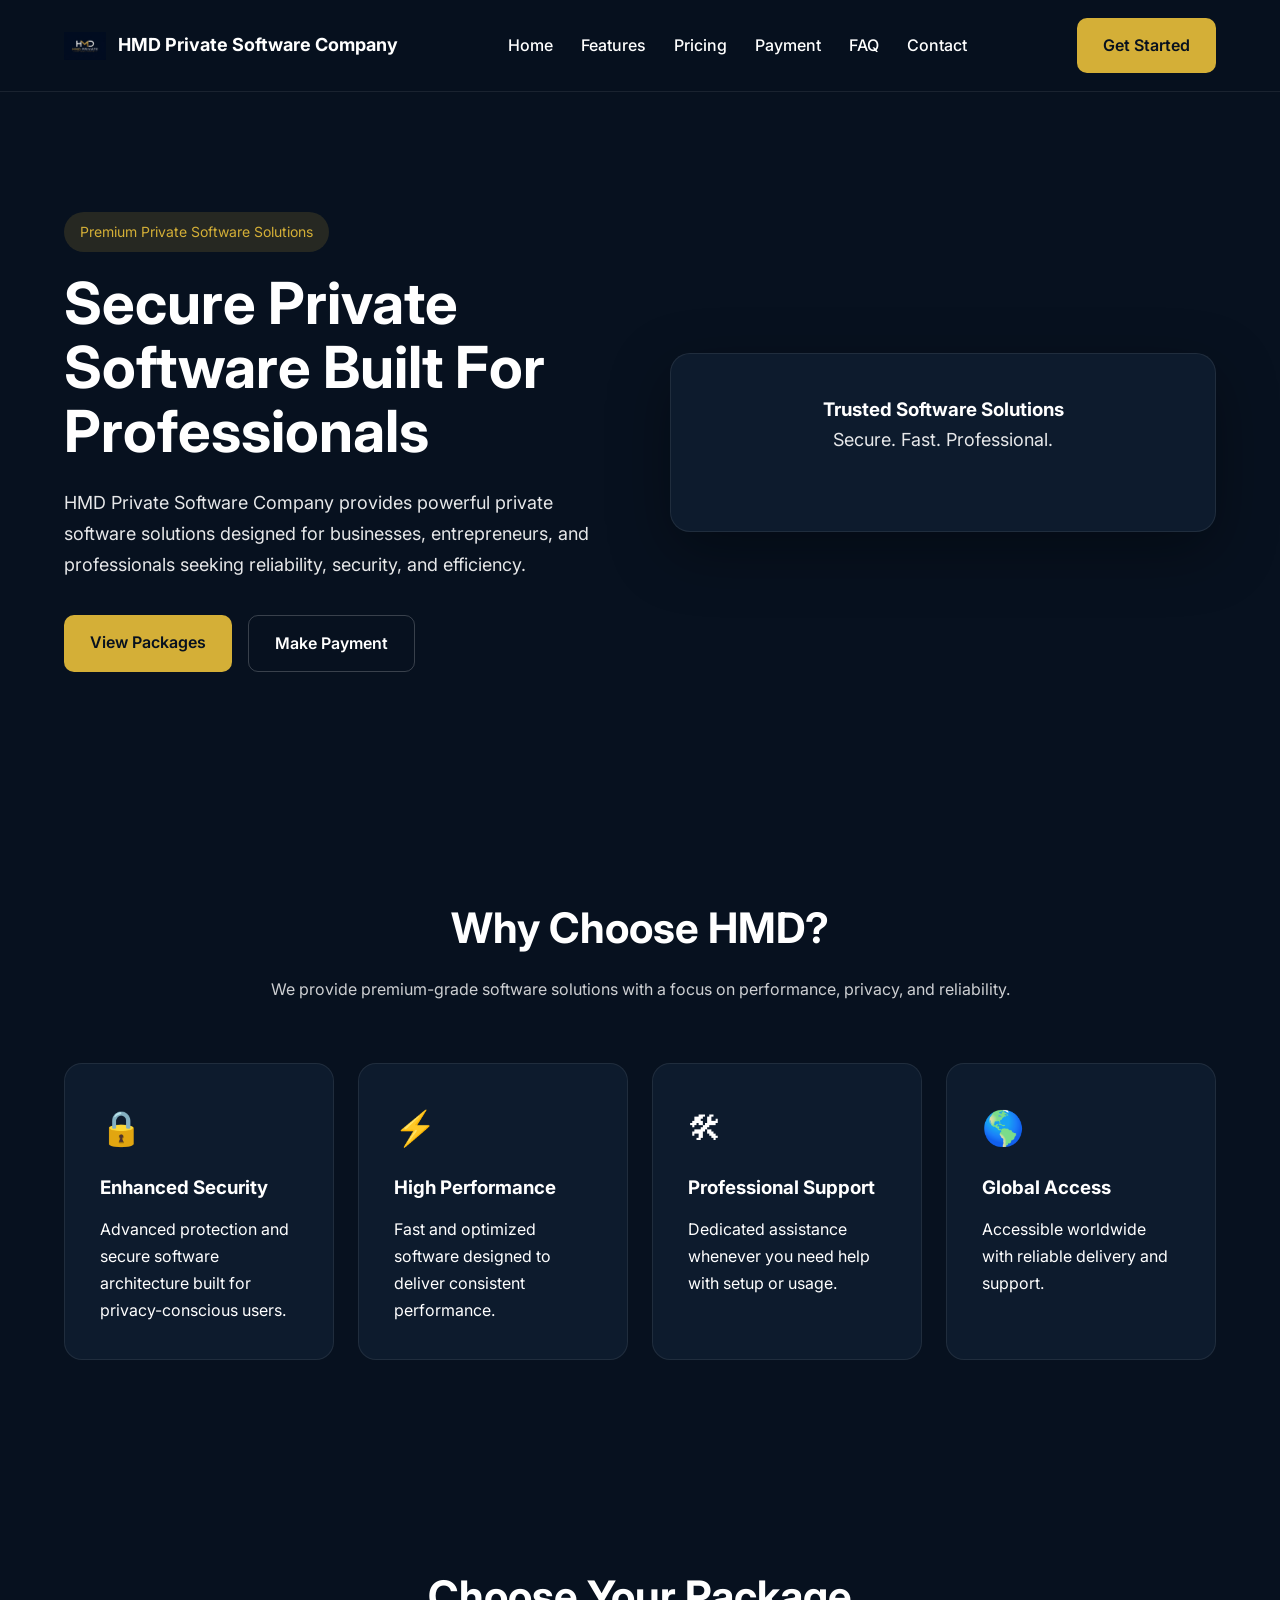
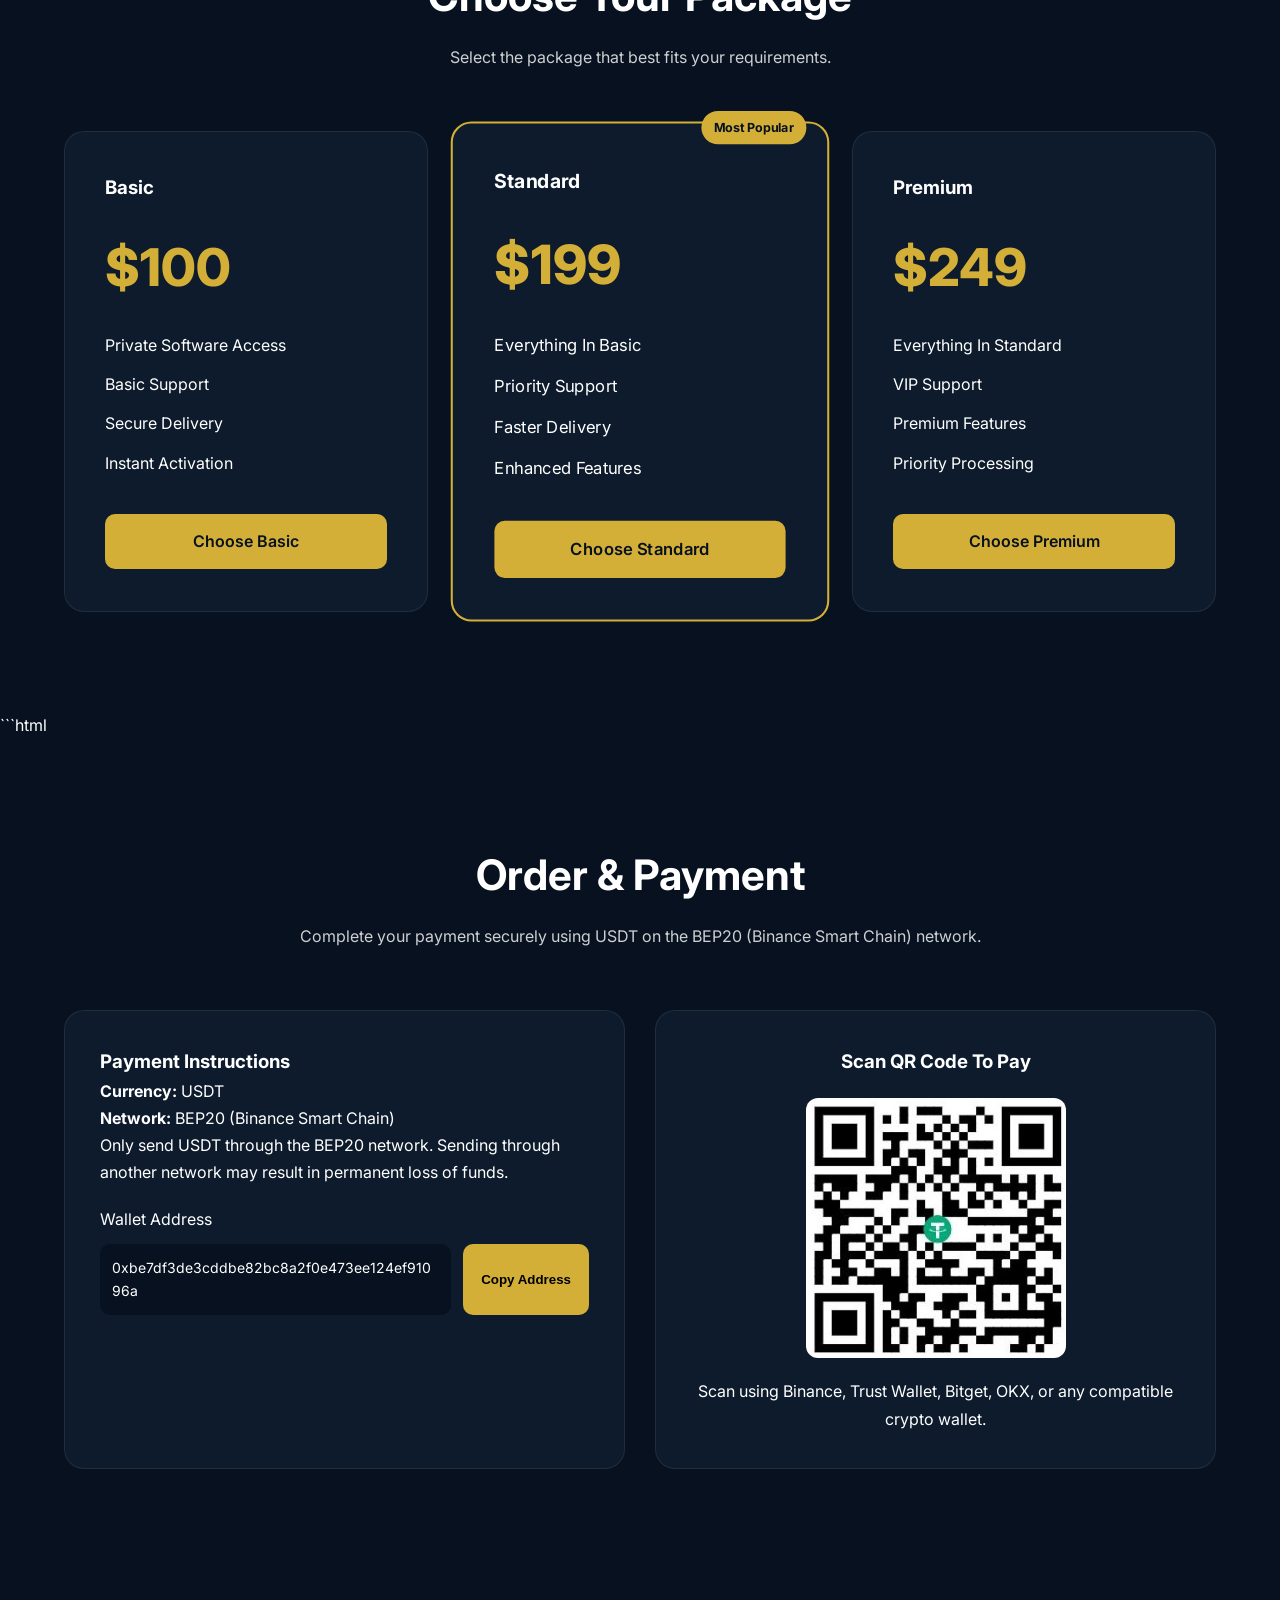
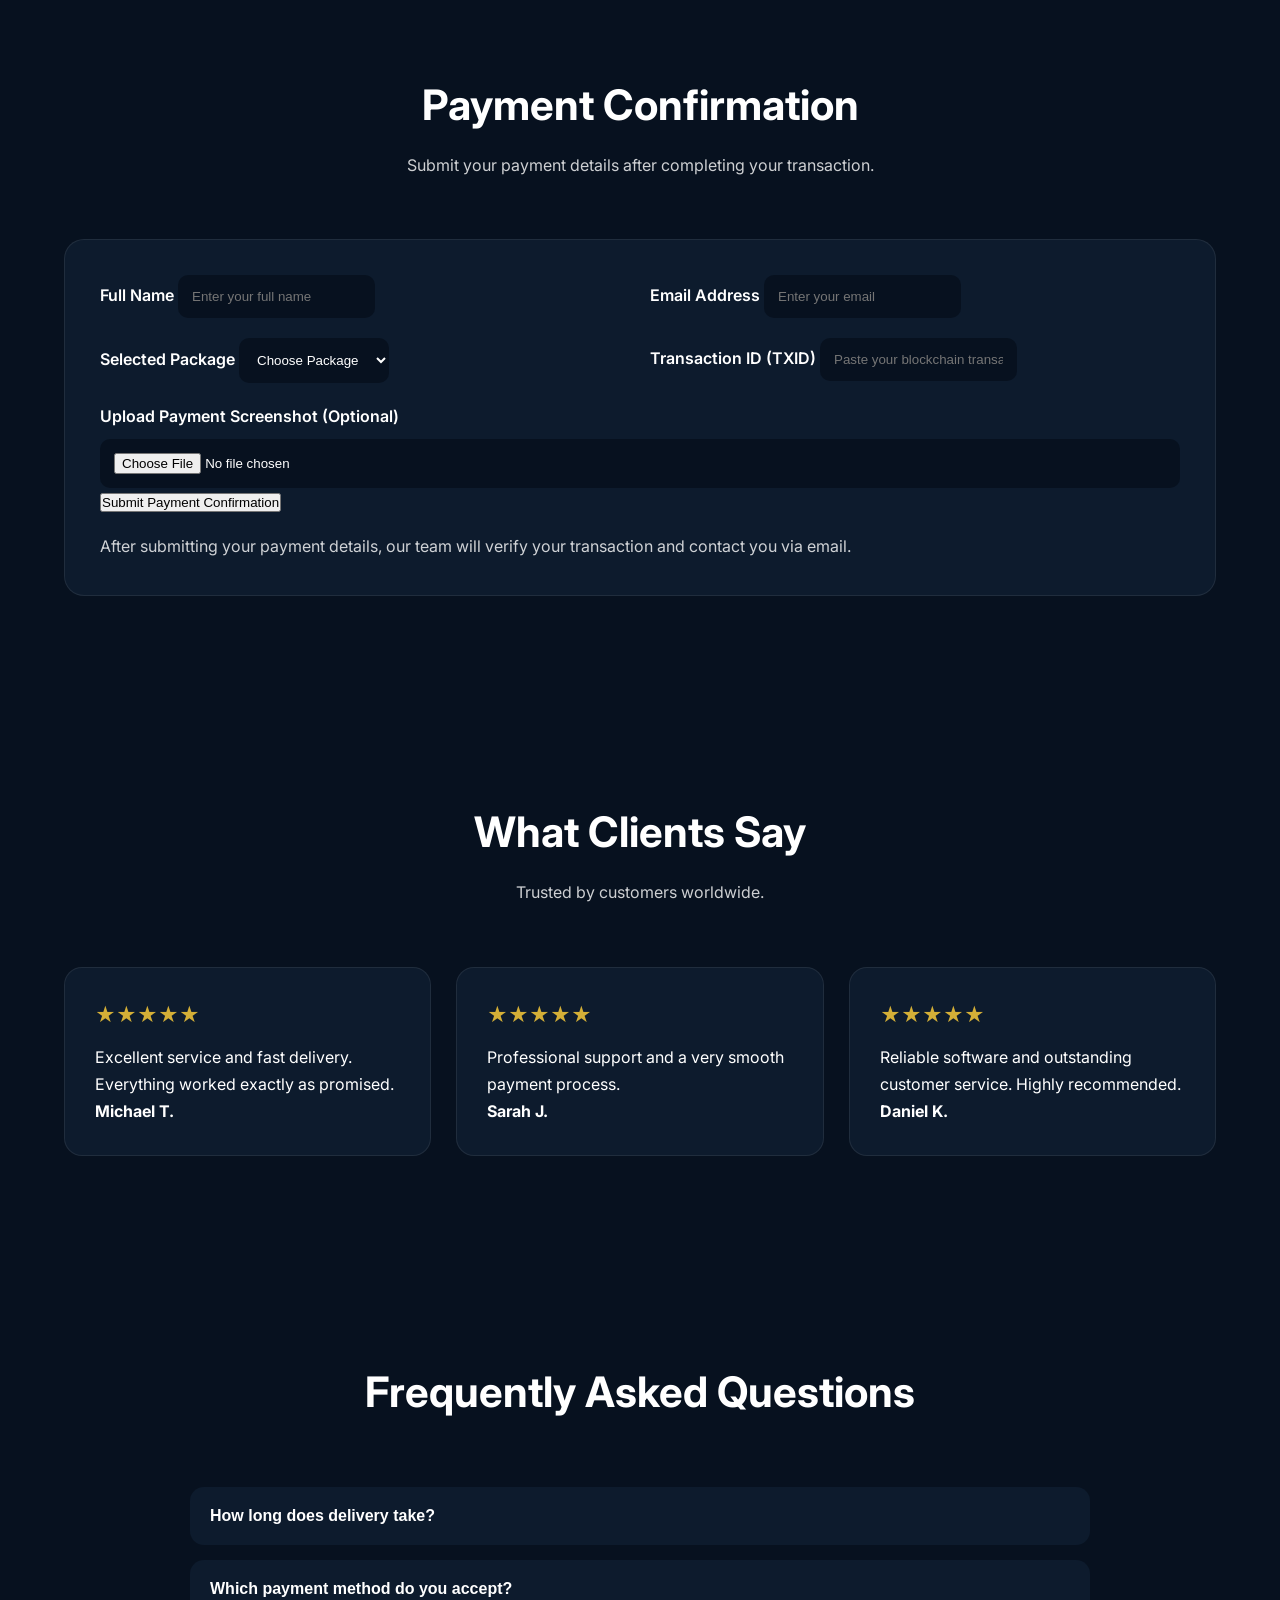
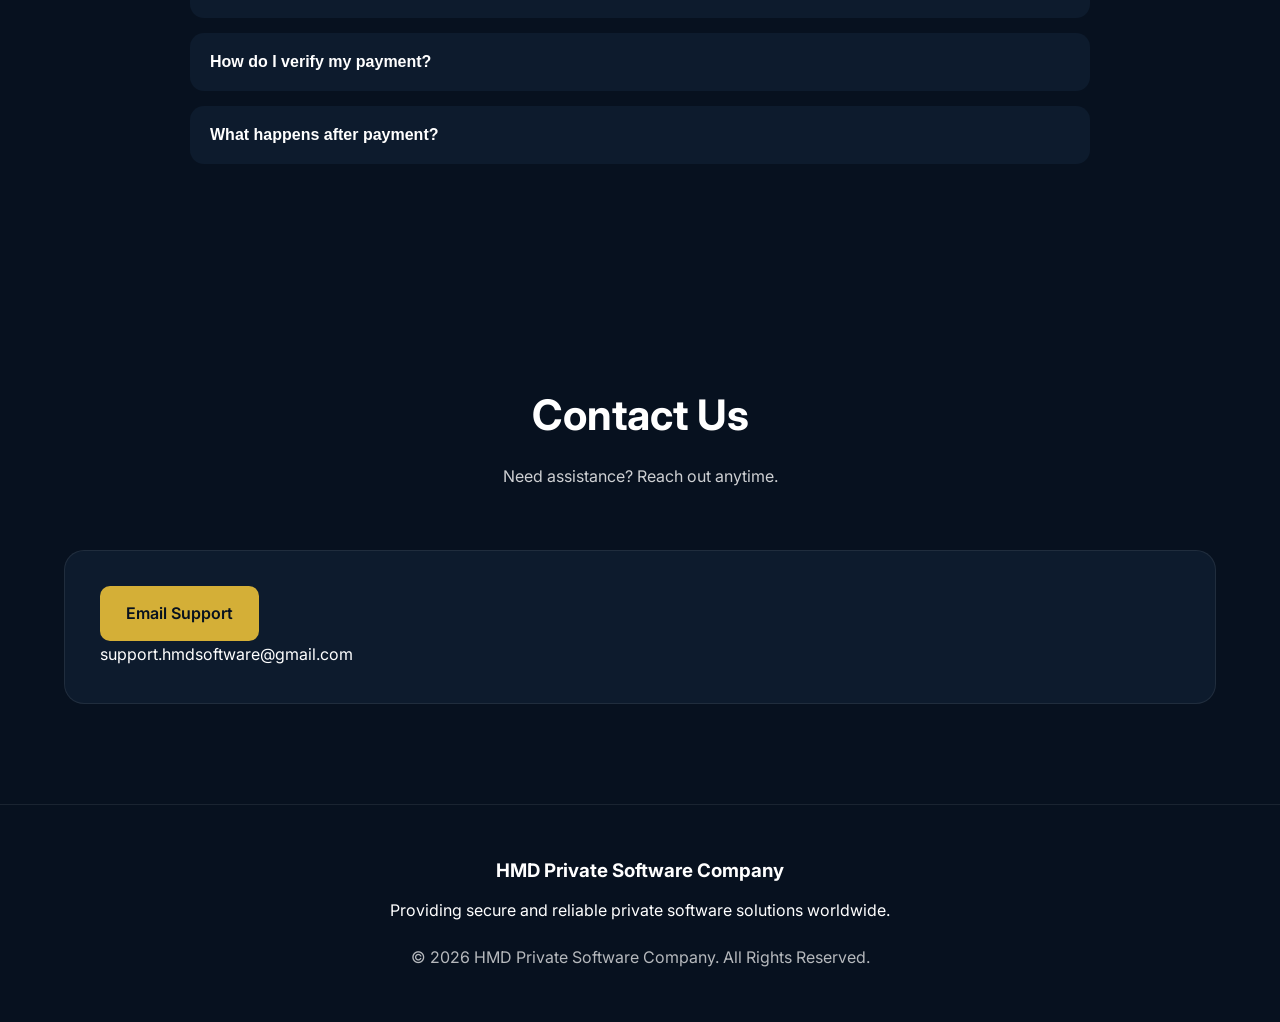
==== index.html @ f7d8d2d8 "Update index.html" ====
<!DOCTYPE html>
<html lang="en">
<head>
<meta charset="UTF-8">
<meta name="viewport" content="width=device-width, initial-scale=1.0">
<title>HMD Private Software Company</title>

<link rel="stylesheet" href="style.css">

<link rel="preconnect" href="https://fonts.googleapis.com">
<link rel="preconnect" href="https://fonts.gstatic.com" crossorigin>

<link href="https://fonts.googleapis.com/css2?family=Inter:wght@300;400;500;600;700;800&display=swap" rel="stylesheet">

<link rel="icon" href="favicon.png">

<meta name="description" content="Premium private software solutions tailored for businesses and professionals.">

</head>

<body>

<header class="navbar">

<div class="container nav-container">

<div class="logo">
<img src="logo.png" alt="HMD Logo">
<span>HMD Private Software Company</span>
</div>

<nav>

<ul class="nav-links">

<li><a href="#home">Home</a></li>
<li><a href="#features">Features</a></li>
<li><a href="#pricing">Pricing</a></li>
<li><a href="#payment">Payment</a></li>
<li><a href="#faq">FAQ</a></li>
<li><a href="#contact">Contact</a></li>

</ul>

</nav>

<a href="#pricing" class="btn-primary">
Get Started
</a>

</div>

</header>

<section id="home" class="hero">

<div class="container hero-container">

<div class="hero-content">

<span class="badge">
Premium Private Software Solutions
</span>

<h1>
Secure Private Software Built For Professionals
</h1>

<p>
HMD Private Software Company provides powerful private software solutions designed for businesses, entrepreneurs, and professionals seeking reliability, security, and efficiency.
</p>

<div class="hero-buttons">

<a href="#pricing" class="btn-primary">
View Packages
</a>

<a href="#payment" class="btn-secondary">
Make Payment
</a>

</div>

</div>

<div class="hero-image">

<div class="hero-card">

<h3>Trusted Software Solutions</h3>

<p>
Secure. Fast. Professional.
</p>

</div>

</div>

</div>

</section>

<section id="features" class="features">

<div class="container">

<div class="section-title">

<h2>Why Choose HMD?</h2>

<p>
We provide premium-grade software solutions with a focus on performance, privacy, and reliability.
</p>

</div>

<div class="feature-grid">

<div class="feature-card">

<div class="feature-icon">🔒</div>

<h3>Enhanced Security</h3>

<p>
Advanced protection and secure software architecture built for privacy-conscious users.
</p>

</div>

<div class="feature-card">

<div class="feature-icon">⚡</div>

<h3>High Performance</h3>

<p>
Fast and optimized software designed to deliver consistent performance.
</p>

</div>

<div class="feature-card">

<div class="feature-icon">🛠</div>

<h3>Professional Support</h3>

<p>
Dedicated assistance whenever you need help with setup or usage.
</p>

</div>

<div class="feature-card">

<div class="feature-icon">🌎</div>

<h3>Global Access</h3>

<p>
Accessible worldwide with reliable delivery and support.
</p>

</div>

</div>

</div>

</section>

<section id="pricing" class="pricing">

<div class="container">

<div class="section-title">

<h2>Choose Your Package</h2>

<p>
Select the package that best fits your requirements.
</p>

</div>

<div class="pricing-grid">

<div class="pricing-card">

<h3>Basic</h3>

<div class="price">
$100
</div>

<ul>

<li>Private Software Access</li>
<li>Basic Support</li>
<li>Secure Delivery</li>
<li>Instant Activation</li>

</ul>

<a href="#payment" class="btn-pricing">
Choose Basic
</a>

</div>

<div class="pricing-card featured">

<span class="popular">
Most Popular
</span>

<h3>Standard</h3>

<div class="price">
$199
</div>

<ul>

<li>Everything In Basic</li>
<li>Priority Support</li>
<li>Faster Delivery</li>
<li>Enhanced Features</li>

</ul>

<a href="#payment" class="btn-pricing">
Choose Standard
</a>

</div>

<div class="pricing-card">

<h3>Premium</h3>

<div class="price">
$249
</div>

<ul>

<li>Everything In Standard</li>
<li>VIP Support</li>
<li>Premium Features</li>
<li>Priority Processing</li>

</ul>

<a href="#payment" class="btn-pricing">
Choose Premium
</a>

</div>

</div>

</div>

</section>
```html
<!-- PAYMENT SECTION -->

<section id="payment" class="payment">

<div class="container">

<div class="section-title">

<h2>Order & Payment</h2>

<p>
Complete your payment securely using USDT on the BEP20 (Binance Smart Chain) network.
</p>

</div>

<div class="payment-grid">

<div class="payment-card">

<h3>Payment Instructions</h3>

<div class="instruction-box">

<p><strong>Currency:</strong> USDT</p>

<p><strong>Network:</strong> BEP20 (Binance Smart Chain)</p>

<p>
Only send USDT through the BEP20 network.
Sending through another network may result in permanent loss of funds.
</p>

</div>

<div class="wallet-box">

<label>Wallet Address</label>

<div class="wallet-address">

<span id="walletAddress">
0xbe7df3de3cddbe82bc8a2f0e473ee124ef91096a
</span>

<button id="copyWalletBtn">
Copy Address
</button>

</div>

</div>

</div>

<div class="qr-card">

<h3>Scan QR Code To Pay</h3>

<img src="qr-code.png"
alt="USDT BEP20 QR Code"
class="qr-image">

<p class="scan-text">
Scan using Binance, Trust Wallet, Bitget, OKX, or any compatible crypto wallet.
</p>

</div>

</div>

</div>

</section>

<!-- PAYMENT CONFIRMATION -->

<section class="confirmation-section">

<div class="container">

<div class="section-title">

<h2>Payment Confirmation</h2>

<p>
Submit your payment details after completing your transaction.
</p>

</div>

<div class="confirmation-form-card">

<form id="paymentForm"
      action="https://formsubmit.co/support.hmdsoftware@gmail.com"
      method="POST"
      enctype="multipart/form-data">

    <!-- FormSubmit Settings -->
    <input type="hidden" name="_subject" value="New HMD Payment Confirmation">
    <input type="hidden" name="_template" value="table">
    <input type="hidden" name="_captcha" value="true">
    <input type="hidden" name="_next" value="https://legitimate01.github.io/hmd-private-software/thankyou.html">

    <!-- Honeypot Spam Protection -->
    <input type="text" name="_honey" style="display:none">

    <div class="form-group">
        <div class="form-row">

            <div class="col">
                <label>Full Name</label>
                <input
                    type="text"
                    name="Full Name"
                    class="form-control"
                    placeholder="Enter your full name"
                    required>
            </div>

            <div class="col">
                <label>Email Address</label>
                <input
                    type="email"
                    name="Email Address"
                    class="form-control"
                    placeholder="Enter your email"
                    required>
            </div>

        </div>
    </div>

    <div class="form-group">
        <div class="form-row">

            <div class="col">
                <label>Selected Package</label>

                <select
                    name="Selected Package"
                    class="form-control"
                    required>

                    <option value="">Choose Package</option>

                    <option value="Basic ($100)">
                        Basic ($100)
                    </option>

                    <option value="Standard ($199)">
                        Standard ($199)
                    </option>

                    <option value="Premium ($249)">
                        Premium ($249)
                    </option>

                </select>

            </div>

            <div class="col">

                <label>Transaction ID (TXID)</label>

                <input
                    type="text"
                    name="Transaction ID"
                    class="form-control"
                    placeholder="Paste your blockchain transaction ID"
                    required>

            </div>

        </div>
    </div>

    <div class="form-group">

        <label>Upload Payment Screenshot (Optional)</label>

        <input
            type="file"
            name="Payment Screenshot"
            class="form-control"
            accept=".jpg,.jpeg,.png,.pdf">

    </div>

    <button
        type="submit"
        class="btn btn-lg btn-dark btn-block">

        Submit Payment Confirmation

    </button>

</form>
<p class="verification-note">

After submitting your payment details,
our team will verify your transaction and
contact you via email.

</p>

</div>

</div>

</section>

<!-- TESTIMONIALS -->

<section class="testimonials">

<div class="container">

<div class="section-title">

<h2>What Clients Say</h2>

<p>
Trusted by customers worldwide.
</p>

</div>

<div class="testimonial-grid">

<div class="testimonial-card">

<div class="stars">
★★★★★
</div>

<p>
Excellent service and fast delivery.
Everything worked exactly as promised.
</p>

<h4>
Michael T.
</h4>

</div>

<div class="testimonial-card">

<div class="stars">
★★★★★
</div>

<p>
Professional support and a very smooth
payment process.
</p>

<h4>
Sarah J.
</h4>

</div>

<div class="testimonial-card">

<div class="stars">
★★★★★
</div>

<p>
Reliable software and outstanding customer service.
Highly recommended.
</p>

<h4>
Daniel K.
</h4>

</div>

</div>

</div>

</section>

<!-- FAQ -->

<section id="faq" class="faq">

<div class="container">

<div class="section-title">

<h2>Frequently Asked Questions</h2>

</div>

<div class="faq-container">

<div class="faq-item">

<button class="faq-question">

How long does delivery take?

</button>

<div class="faq-answer">

<p>
Most orders are processed within 24 hours after payment verification.
</p>

</div>

</div>

<div class="faq-item">

<button class="faq-question">

Which payment method do you accept?

</button>

<div class="faq-answer">

<p>
We currently accept USDT via the BEP20 network.
</p>

</div>

</div>

<div class="faq-item">

<button class="faq-question">

How do I verify my payment?

</button>

<div class="faq-answer">

<p>
Submit your TXID using the payment confirmation form.
</p>

</div>

</div>

<div class="faq-item">

<button class="faq-question">

What happens after payment?

</button>

<div class="faq-answer">

<p>
Our team verifies the transaction and contacts you via email.
</p>

</div>

</div>

</div>

</div>

</section>

<!-- CONTACT -->

<section id="contact" class="contact">

<div class="container">

<div class="section-title">

<h2>Contact Us</h2>

<p>
Need assistance? Reach out anytime.
</p>

</div>

<div class="contact-card">

<a href="mailto:support.hmdsoftware@gmail.com"
class="contact-button">

Email Support

</a>

<p>

support.hmdsoftware@gmail.com

</p>

</div>

</div>

</section>

<!-- FOOTER -->

<footer class="footer">

<div class="container">

<div class="footer-content">

<h3>
HMD Private Software Company
</h3>

<p>
Providing secure and reliable private software solutions worldwide.
</p>

<p class="copyright">

© 2026 HMD Private Software Company.
All Rights Reserved.

</p>

</div>

</div>

</footer>

<script src="script.js"></script>

</body>
</html>
---- style.css ----
/* =========================
   HMD PRIVATE SOFTWARE
   STYLE.CSS
========================= */

*{
margin:0;
padding:0;
box-sizing:border-box;
}

html{
scroll-behavior:smooth;
}

body{
font-family:'Inter',sans-serif;
background:#07111f;
color:#ffffff;
line-height:1.7;
overflow-x:hidden;
}

/* =========================
   CONTAINER
========================= */

.container{
width:90%;
max-width:1200px;
margin:auto;
}

/* =========================
   NAVBAR
========================= */

.navbar{
position:sticky;
top:0;
z-index:1000;
background:rgba(7,17,31,.95);
backdrop-filter:blur(10px);
border-bottom:1px solid rgba(255,255,255,.08);
}

.nav-container{
display:flex;
justify-content:space-between;
align-items:center;
padding:18px 0;
}

.logo{
display:flex;
align-items:center;
gap:12px;
font-weight:700;
font-size:18px;
}

.logo img{
width:42px;
height:42px;
object-fit:contain;
}

.nav-links{
display:flex;
list-style:none;
gap:28px;
}

.nav-links a{
color:#fff;
text-decoration:none;
font-weight:500;
transition:.3s;
}

.nav-links a:hover{
color:#d4af37;
}

/* =========================
   BUTTONS
========================= */

.btn-primary,
.btn-secondary,
.btn-pricing,
.contact-button,
.submit-btn{
display:inline-block;
text-decoration:none;
border:none;
cursor:pointer;
padding:14px 26px;
border-radius:10px;
font-weight:600;
transition:.3s;
}

.btn-primary{
background:#d4af37;
color:#07111f;
}

.btn-primary:hover{
transform:translateY(-2px);
}

.btn-secondary{
background:transparent;
border:1px solid rgba(255,255,255,.2);
color:#fff;
}

.btn-secondary:hover{
border-color:#d4af37;
}

.btn-pricing{
background:#d4af37;
color:#07111f;
width:100%;
text-align:center;
margin-top:25px;
}

.submit-btn{
background:#d4af37;
color:#07111f;
width:100%;
margin-top:15px;
}

.contact-button{
background:#d4af37;
color:#07111f;
}

/* =========================
   HERO
========================= */

.hero{
padding:120px 0;
}

.hero-container{
display:grid;
grid-template-columns:1fr 1fr;
gap:60px;
align-items:center;
}

.badge{
display:inline-block;
padding:8px 16px;
background:rgba(212,175,55,.15);
color:#d4af37;
border-radius:50px;
margin-bottom:20px;
font-size:14px;
}

.hero h1{
font-size:58px;
line-height:1.1;
margin-bottom:25px;
}

.hero p{
font-size:18px;
opacity:.9;
margin-bottom:35px;
}

.hero-buttons{
display:flex;
gap:16px;
flex-wrap:wrap;
}

.hero-card{
background:#0d1b2d;
padding:40px;
border-radius:20px;
border:1px solid rgba(255,255,255,.08);
text-align:center;
box-shadow:0 20px 60px rgba(0,0,0,.35);
}

/* =========================
   SECTION TITLE
========================= */

.section-title{
text-align:center;
margin-bottom:60px;
}

.section-title h2{
font-size:42px;
margin-bottom:12px;
}

.section-title p{
opacity:.8;
}

/* =========================
   FEATURES
========================= */

.features{
padding:100px 0;
}

.feature-grid{
display:grid;
grid-template-columns:repeat(4,1fr);
gap:24px;
}

.feature-card{
background:#0d1b2d;
padding:35px;
border-radius:18px;
border:1px solid rgba(255,255,255,.08);
transition:.3s;
}

.feature-card:hover{
transform:translateY(-6px);
}

.feature-icon{
font-size:34px;
margin-bottom:15px;
}

.feature-card h3{
margin-bottom:12px;
}

/* =========================
   PRICING
========================= */

.pricing{
padding:100px 0;
}

.pricing-grid{
display:grid;
grid-template-columns:repeat(3,1fr);
gap:30px;
}

.pricing-card{
background:#0d1b2d;
padding:40px;
border-radius:20px;
border:1px solid rgba(255,255,255,.08);
position:relative;
}

.featured{
border:2px solid #d4af37;
transform:scale(1.04);
}

.popular{
position:absolute;
top:-12px;
right:20px;
background:#d4af37;
color:#07111f;
padding:6px 12px;
border-radius:20px;
font-size:12px;
font-weight:700;
}

.price{
font-size:52px;
font-weight:800;
color:#d4af37;
margin:20px 0;
}

.pricing-card ul{
list-style:none;
}

.pricing-card li{
margin-bottom:12px;
}

/* =========================
   PAYMENT
========================= */

.payment,
.confirmation-section,
.testimonials,
.faq,
.contact{
padding:100px 0;
}

.payment-grid{
display:grid;
grid-template-columns:1fr 1fr;
gap:30px;
}

.payment-card,
.qr-card,
.confirmation-form-card,
.contact-card{
background:#0d1b2d;
padding:35px;
border-radius:20px;
border:1px solid rgba(255,255,255,.08);
}

.wallet-box{
margin-top:20px;
}

.wallet-address{
display:flex;
gap:12px;
flex-wrap:wrap;
margin-top:10px;
}

.wallet-address span{
background:#07111f;
padding:12px;
border-radius:10px;
word-break:break-all;
flex:1;
}

#walletAddress{
font-size:14px;
}

#copyWalletBtn{
background:#d4af37;
border:none;
padding:12px 18px;
cursor:pointer;
border-radius:10px;
font-weight:600;
}

.qr-card{
text-align:center;
}

.qr-image{
max-width:260px;
width:100%;
margin:20px auto;
display:block;
border-radius:12px;
}

/* =========================
   FORM
========================= */

.form-row{
display:grid;
grid-template-columns:1fr 1fr;
gap:20px;
margin-bottom:20px;
}

.form-group{
display:flex;
flex-direction:column;
}

.form-group label{
margin-bottom:8px;
font-weight:600;
}

.form-group input,
.form-group select{
padding:14px;
border:none;
border-radius:10px;
background:#07111f;
color:#fff;
}

.verification-note{
margin-top:18px;
opacity:.8;
}

/* =========================
   TESTIMONIALS
========================= */

.testimonial-grid{
display:grid;
grid-template-columns:repeat(3,1fr);
gap:25px;
}

.testimonial-card{
background:#0d1b2d;
padding:30px;
border-radius:18px;
border:1px solid rgba(255,255,255,.08);
}

.stars{
color:#d4af37;
font-size:20px;
margin-bottom:12px;
}

/* =========================
   FAQ
========================= */

.faq-container{
max-width:900px;
margin:auto;
}

.faq-item{
margin-bottom:15px;
border-radius:14px;
overflow:hidden;
}

.faq-question{
width:100%;
text-align:left;
padding:20px;
background:#0d1b2d;
color:#fff;
border:none;
cursor:pointer;
font-size:16px;
font-weight:600;
}

.faq-answer{
display:none;
background:#132338;
padding:20px;
}

/* =========================
   FOOTER
========================= */

.footer{
padding:50px 0;
border-top:1px solid rgba(255,255,255,.08);
text-align:center;
}

.footer h3{
margin-bottom:10px;
}

.copyright{
margin-top:20px;
opacity:.7;
}

/* =========================
   RESPONSIVE
========================= */

@media(max-width:992px){

.hero-container,
.payment-grid,
.pricing-grid,
.feature-grid,
.testimonial-grid{
grid-template-columns:1fr;
}

.featured{
transform:none;
}

.hero h1{
font-size:42px;
}

.form-row{
grid-template-columns:1fr;
}

.nav-links{
display:none;
}

}

@media(max-width:600px){

.hero{
padding:80px 0;
}

.hero h1{
font-size:34px;
}

.section-title h2{
font-size:30px;
}

.price{
font-size:42px;
}

.logo span{
font-size:14px;
}

}
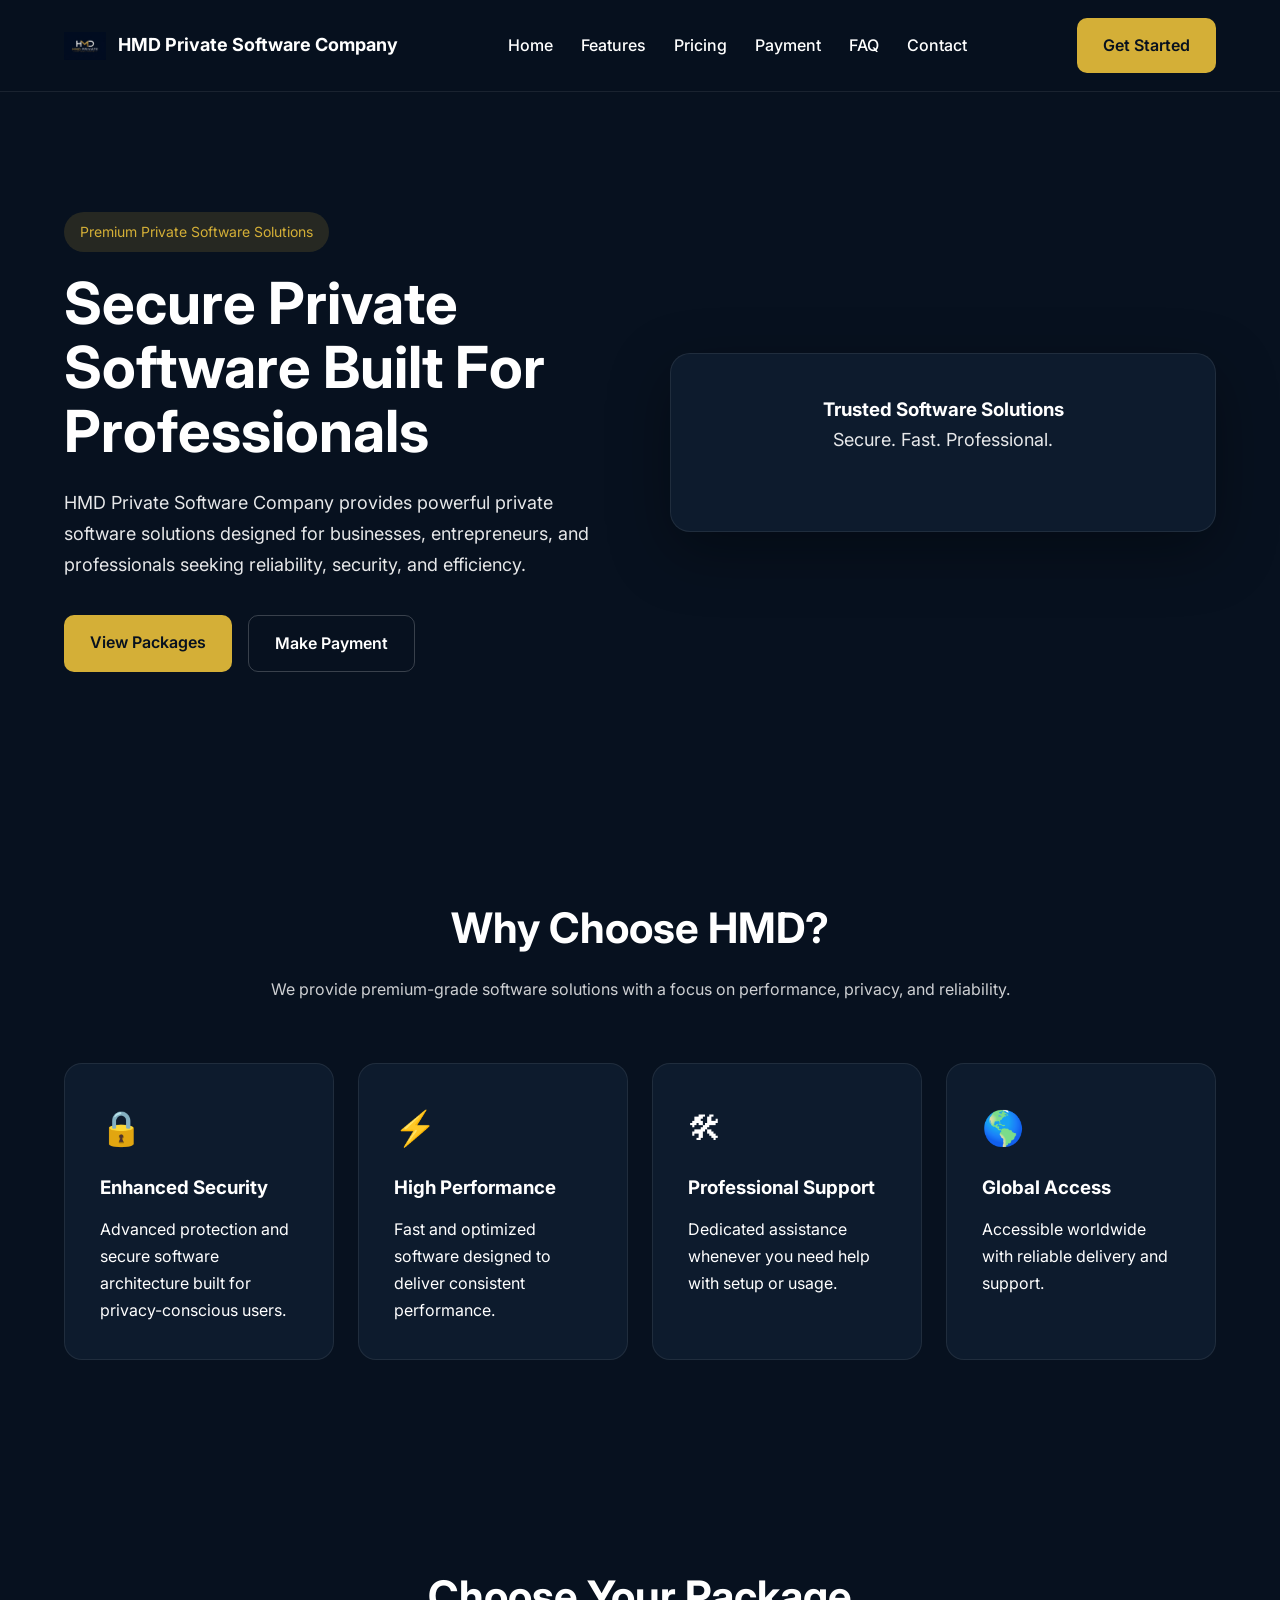
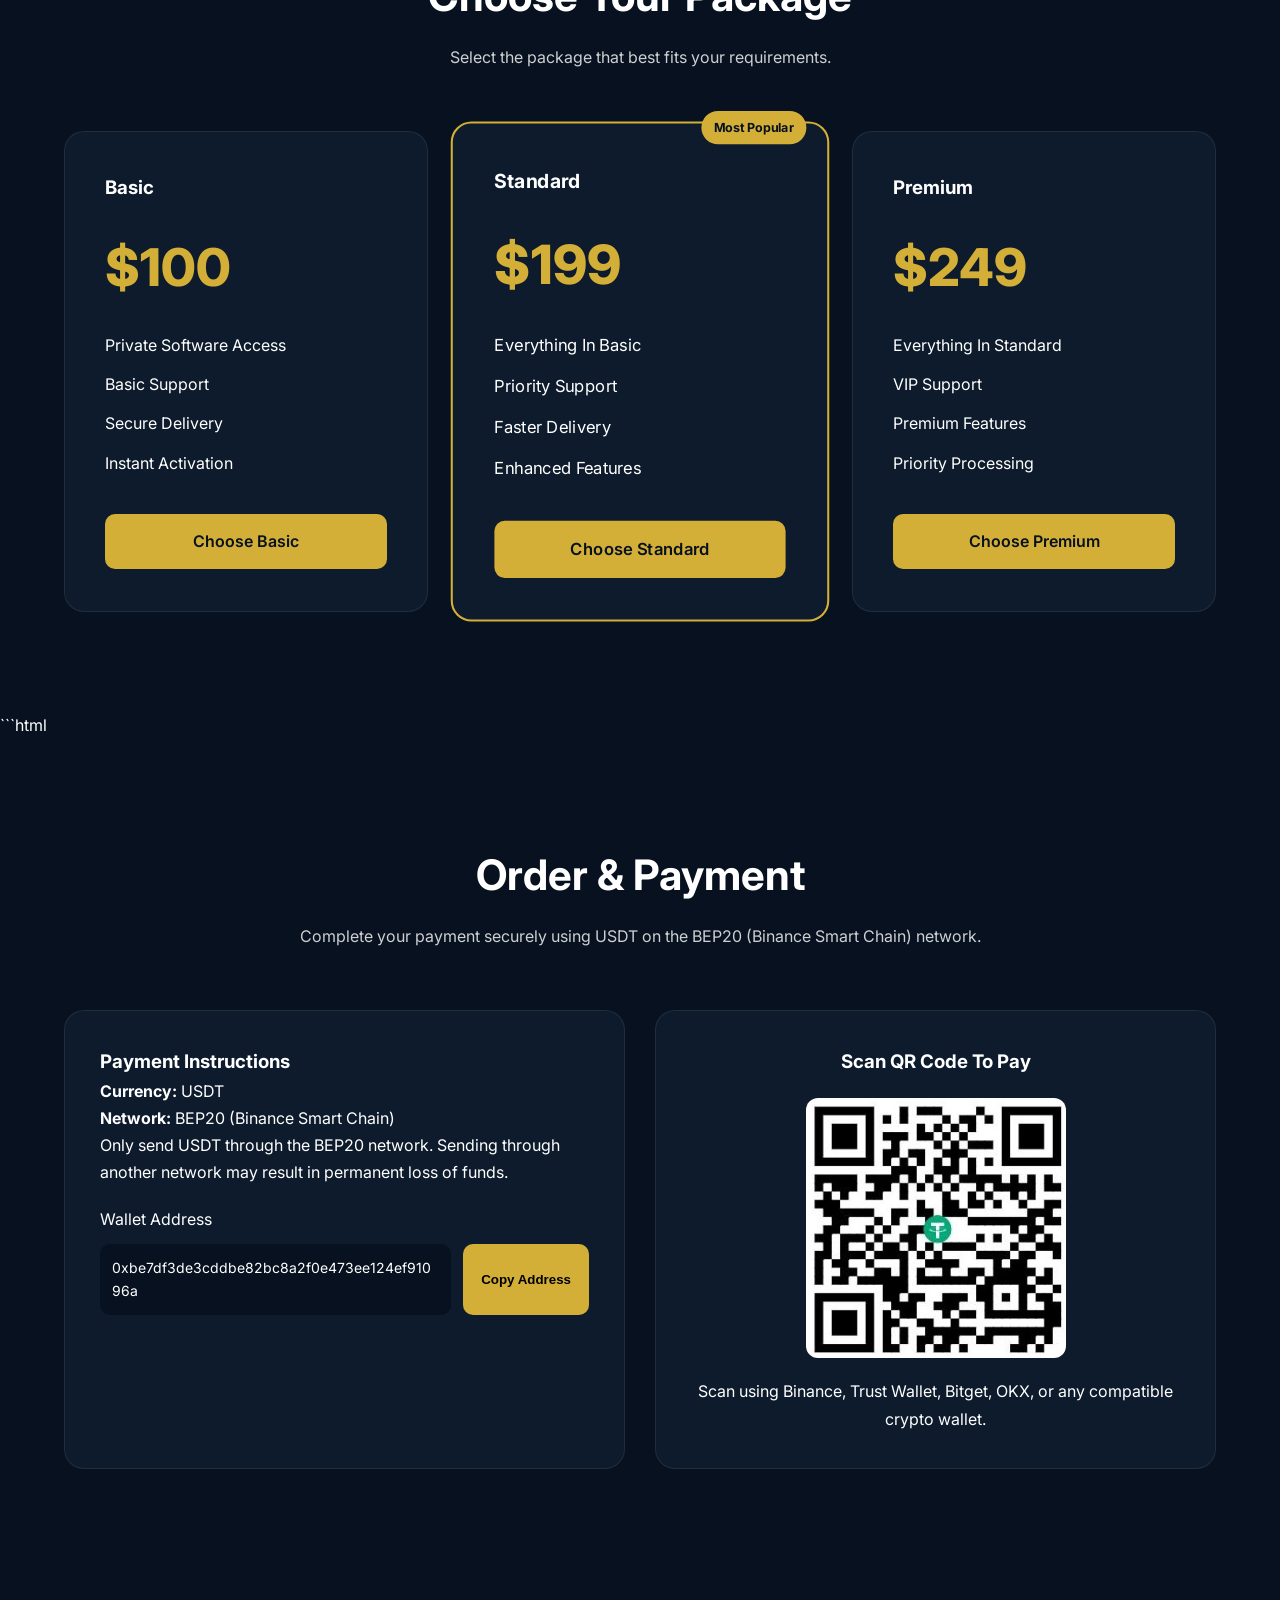
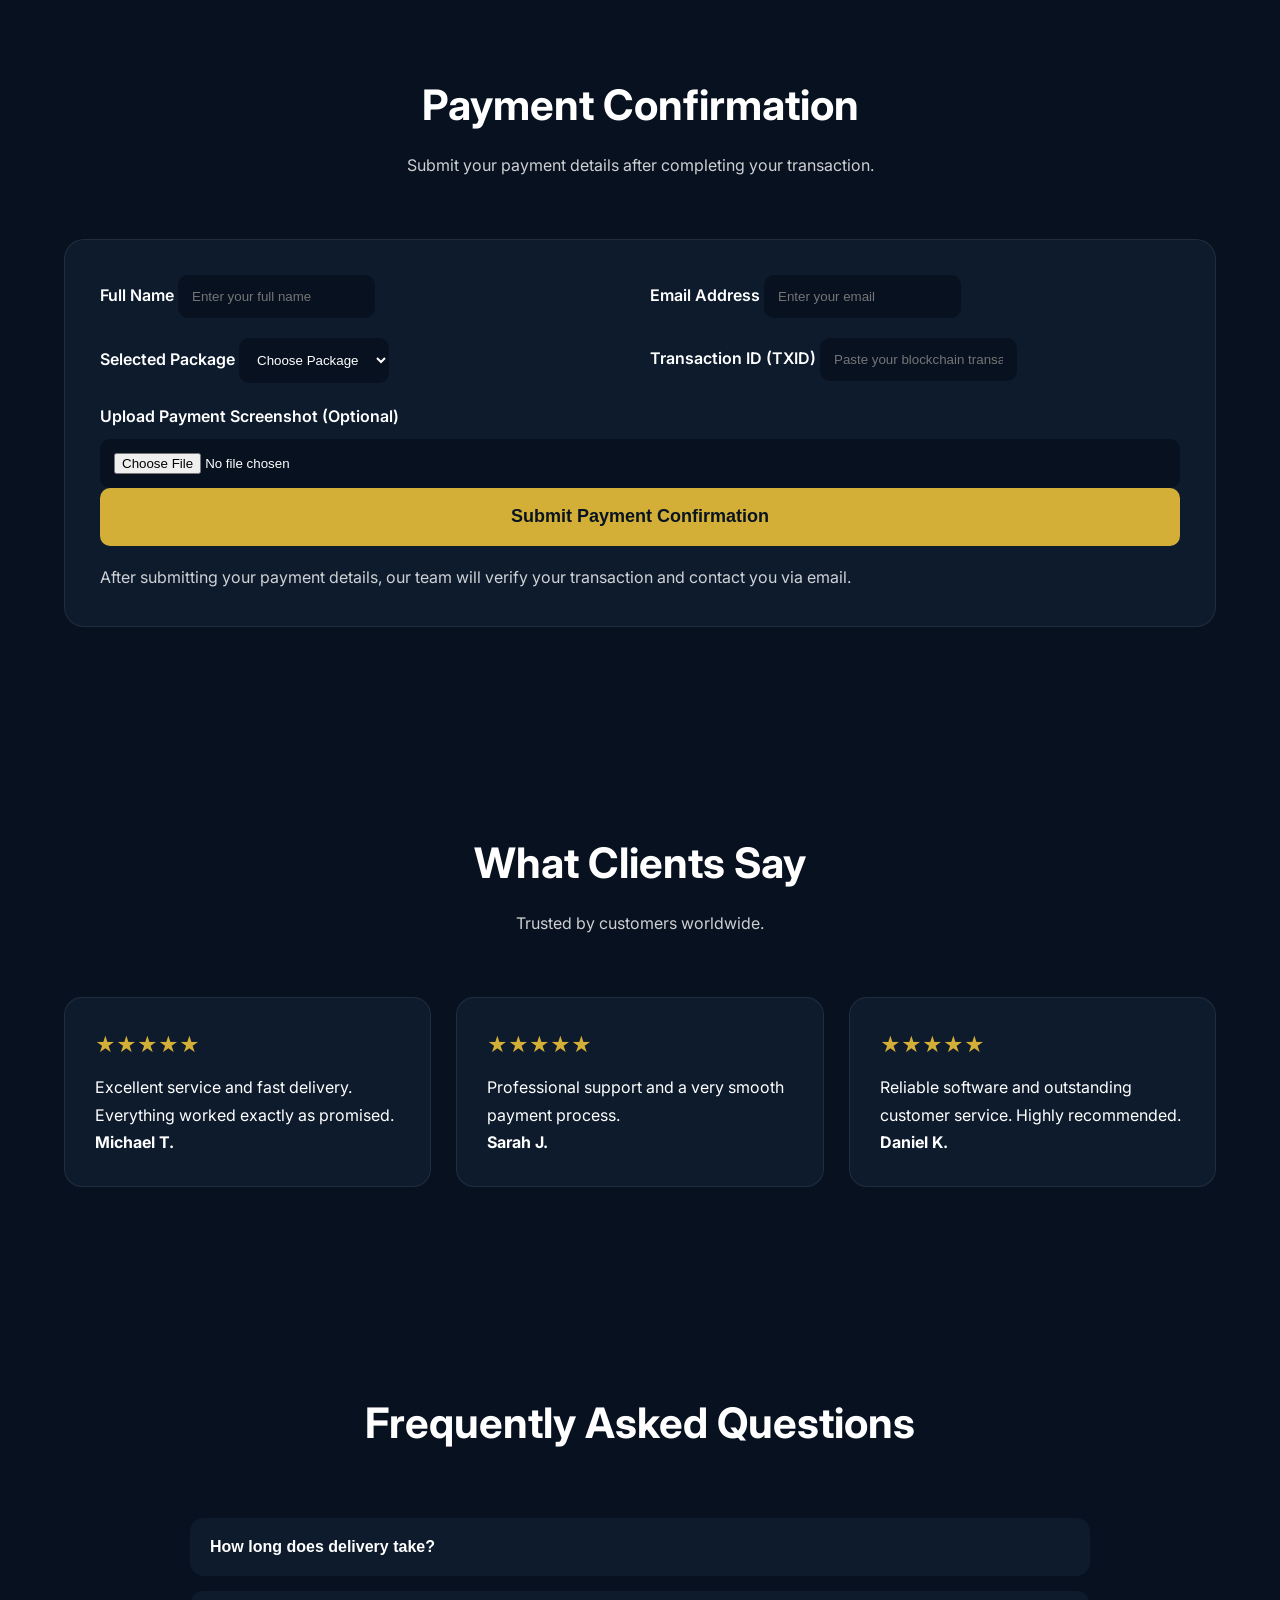
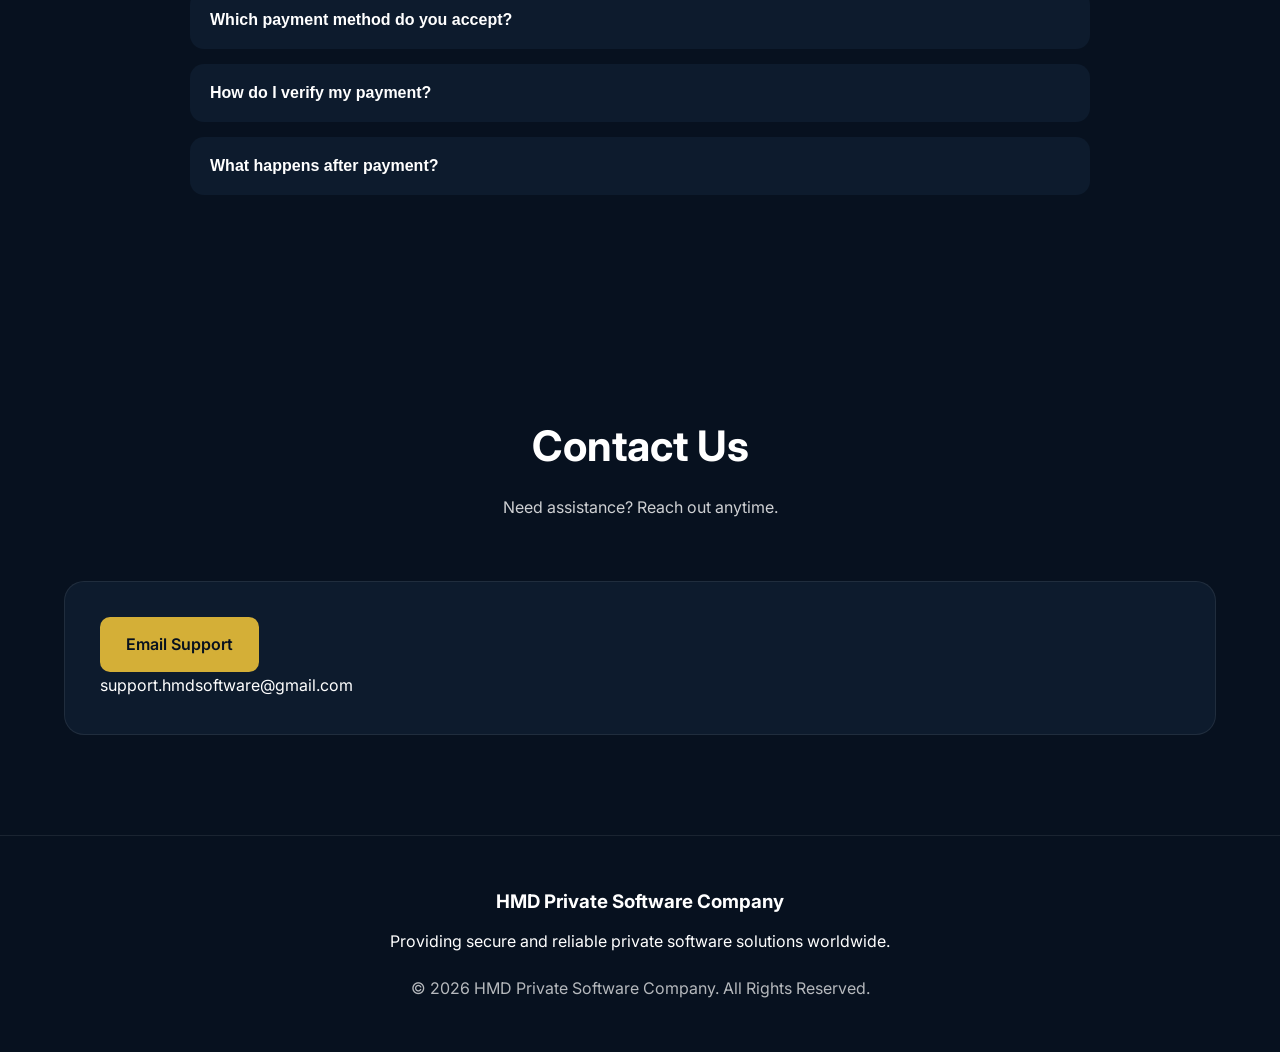
==== commit 37e096b6: "Update index.html" ====
--- a/index.html
+++ b/index.html
@@ -458,12 +458,17 @@
     </div>
 
     <button
-        type="submit"
-        class="btn btn-lg btn-dark btn-block">
-
+    type="submit"
+    id="submitBtn"
+    class="primary-btn">
+
+    <span id="buttonText">
         Submit Payment Confirmation
-
-    </button>
+    </span>
+
+    <span id="loadingSpinner" class="spinner" style="display:none;"></span>
+
+</button>
 
 </form>
 <p class="verification-note">
--- a/style.css
+++ b/style.css
@@ -535,4 +535,96 @@
 font-size:14px;
 }
 
-}+}
+
+/* =========================
+   SUBMIT BUTTON LOADING
+========================= */
+
+#submitBtn{
+    position:relative;
+    display:flex;
+    justify-content:center;
+    align-items:center;
+    gap:12px;
+    transition:.3s;
+}
+
+#submitBtn:disabled{
+    opacity:.75;
+    cursor:not-allowed;
+}
+
+.spinner{
+    width:18px;
+    height:18px;
+
+    border:3px solid rgba(255,255,255,.35);
+    border-top:3px solid #ffffff;
+
+    border-radius:50%;
+
+    animation:spin .8s linear infinite;
+}
+
+@keyframes spin{
+
+    from{
+        transform:rotate(0deg);
+    }
+
+    to{
+        transform:rotate(360deg);
+    }
+
+}
+
+/* Payment Submit Button */
+
+#submitBtn{
+
+    width:100%;
+
+    height:58px;
+
+    background:#d4af37;
+
+    color:#081422;
+
+    border:none;
+
+    border-radius:10px;
+
+    font-size:18px;
+
+    font-weight:700;
+
+    cursor:pointer;
+
+    display:flex;
+
+    justify-content:center;
+
+    align-items:center;
+
+    gap:10px;
+
+    transition:.3s ease;
+
+}
+
+#submitBtn:hover{
+
+    background:#e5bd46;
+
+    transform:translateY(-2px);
+
+}
+
+#submitBtn:disabled{
+
+    opacity:.8;
+
+    cursor:not-allowed;
+
+}
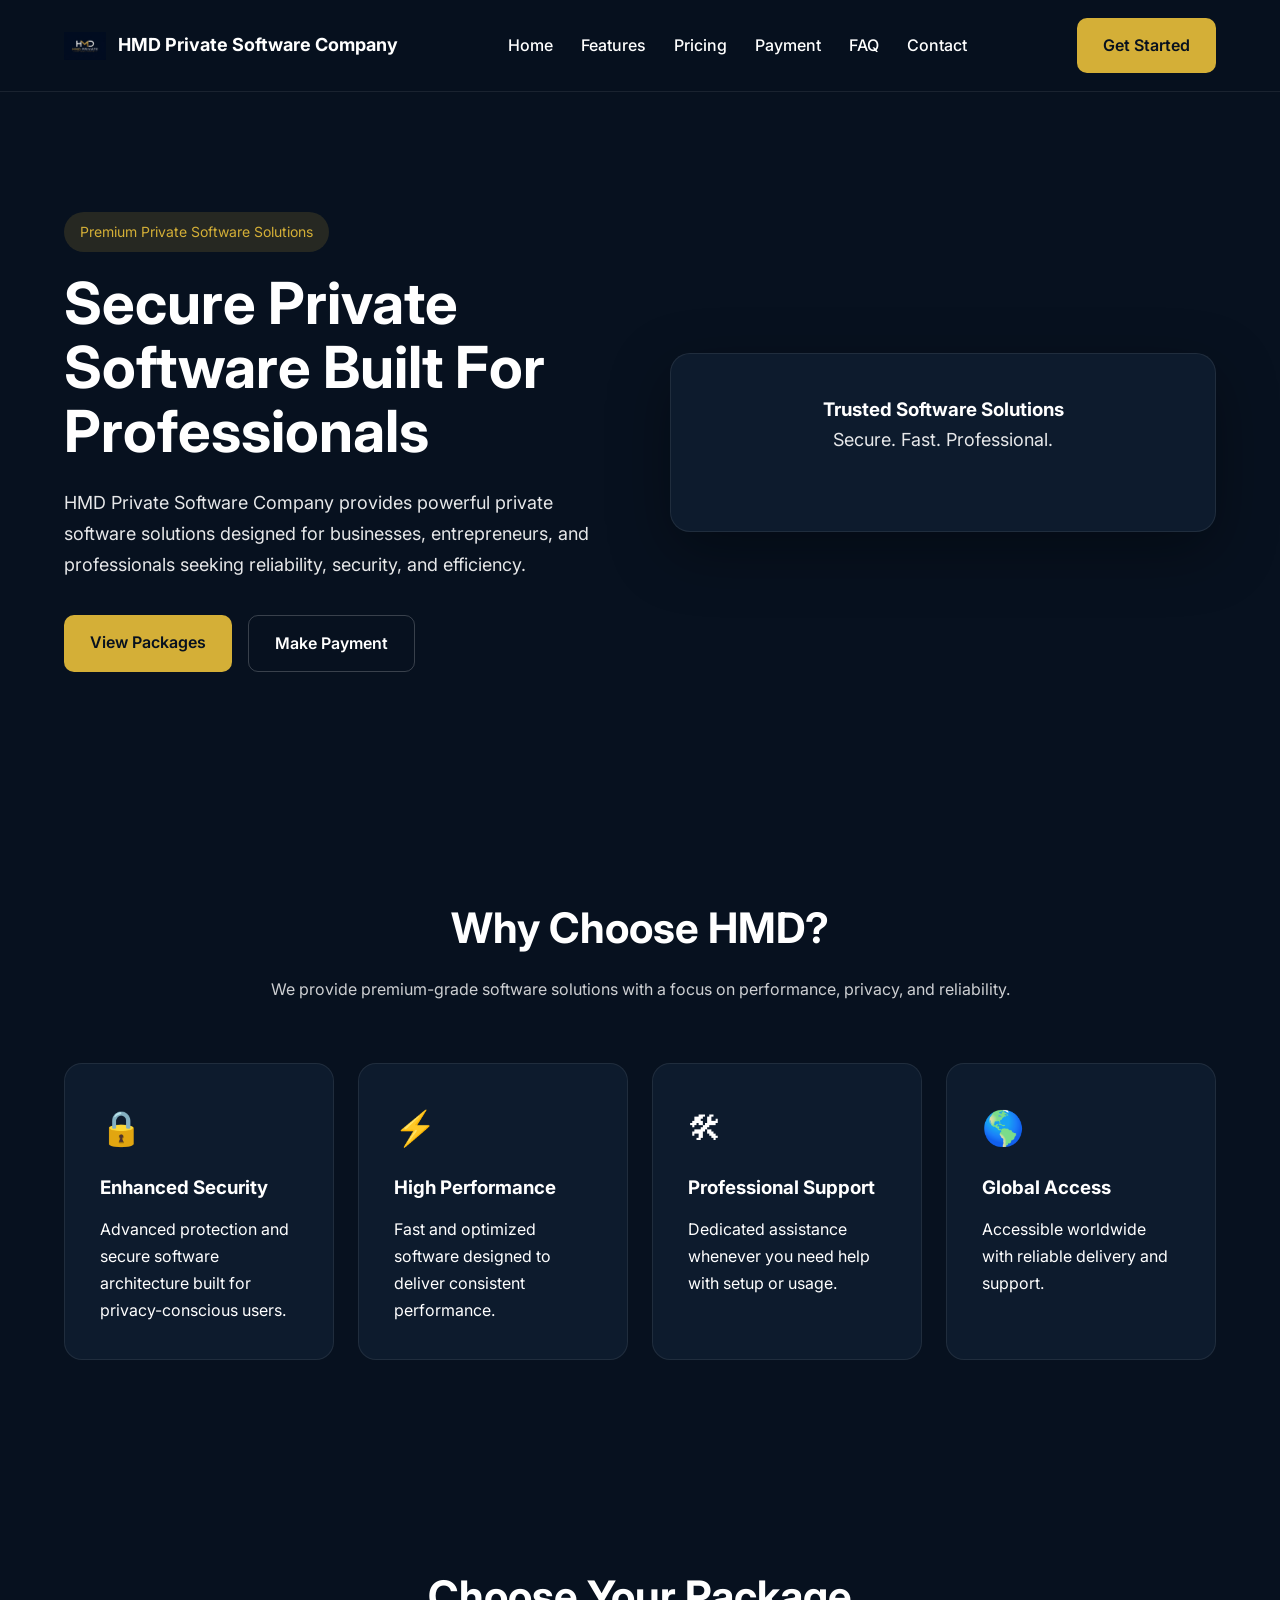
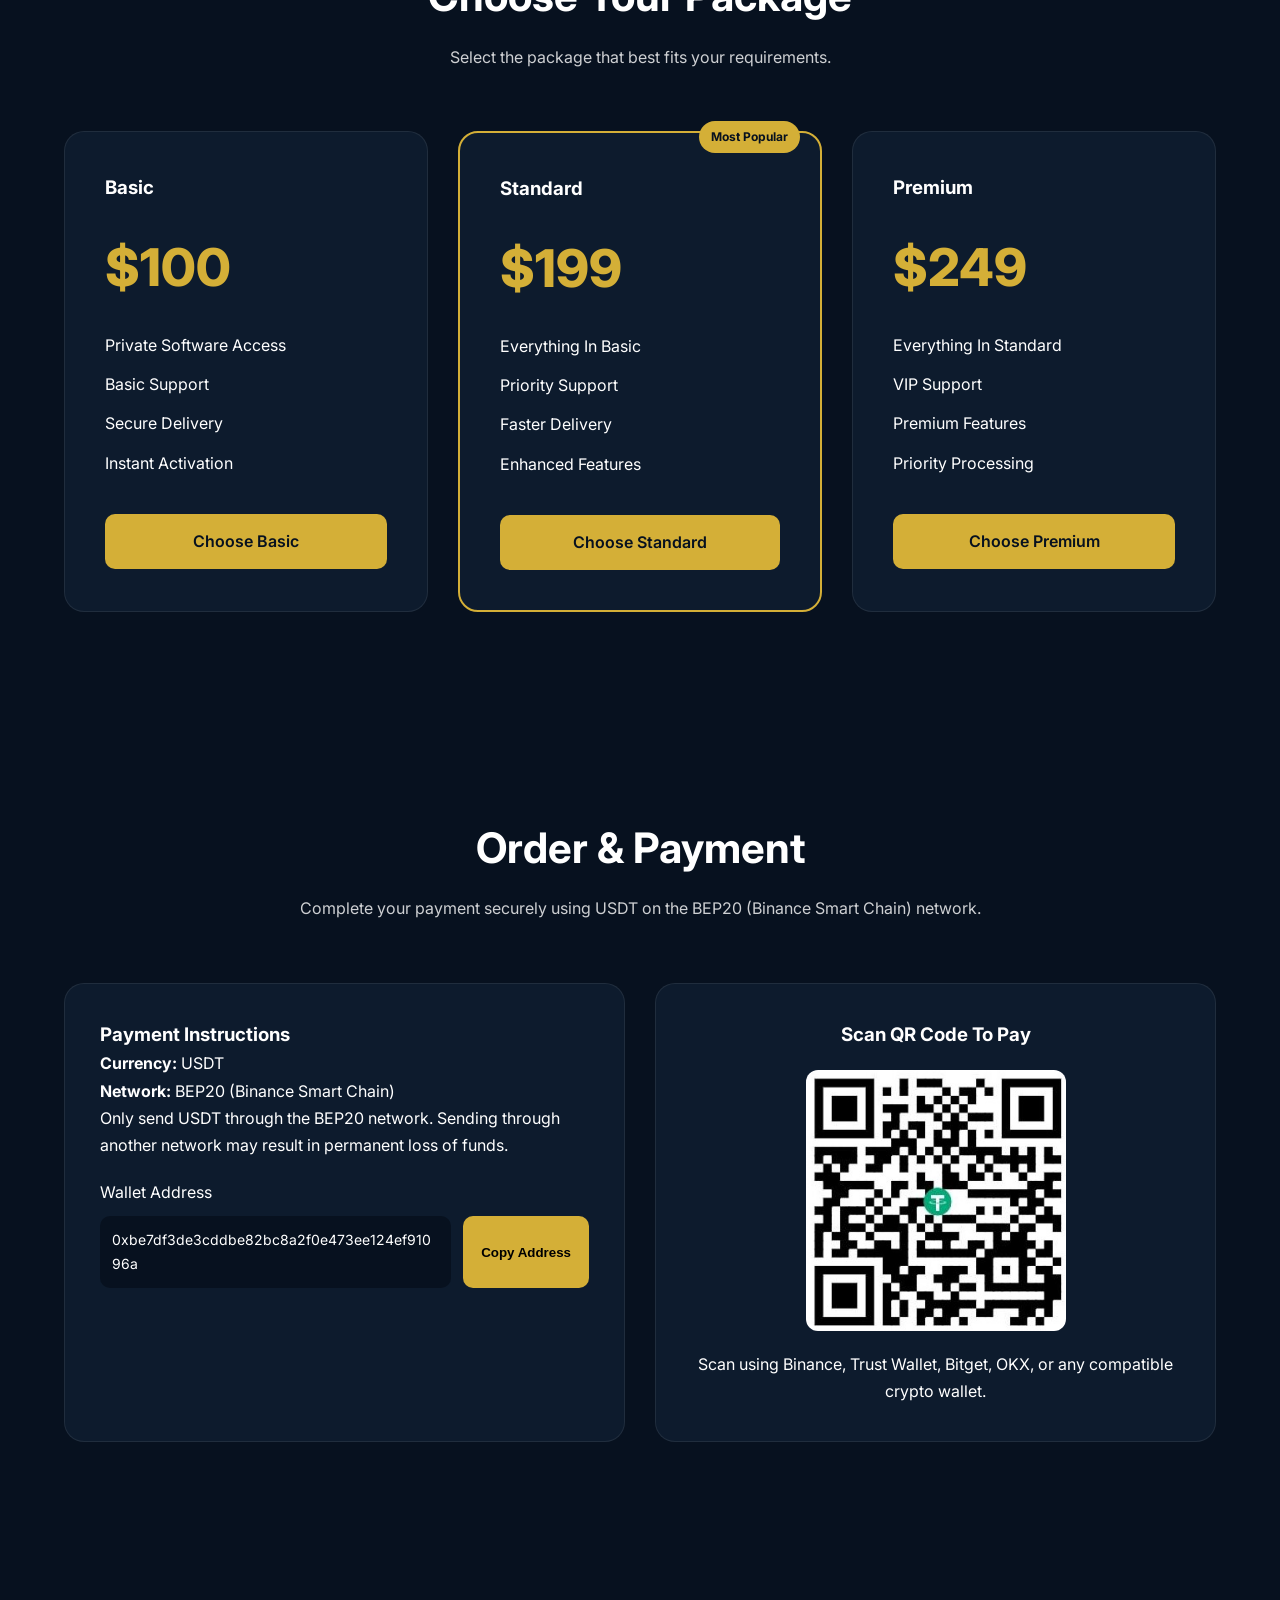
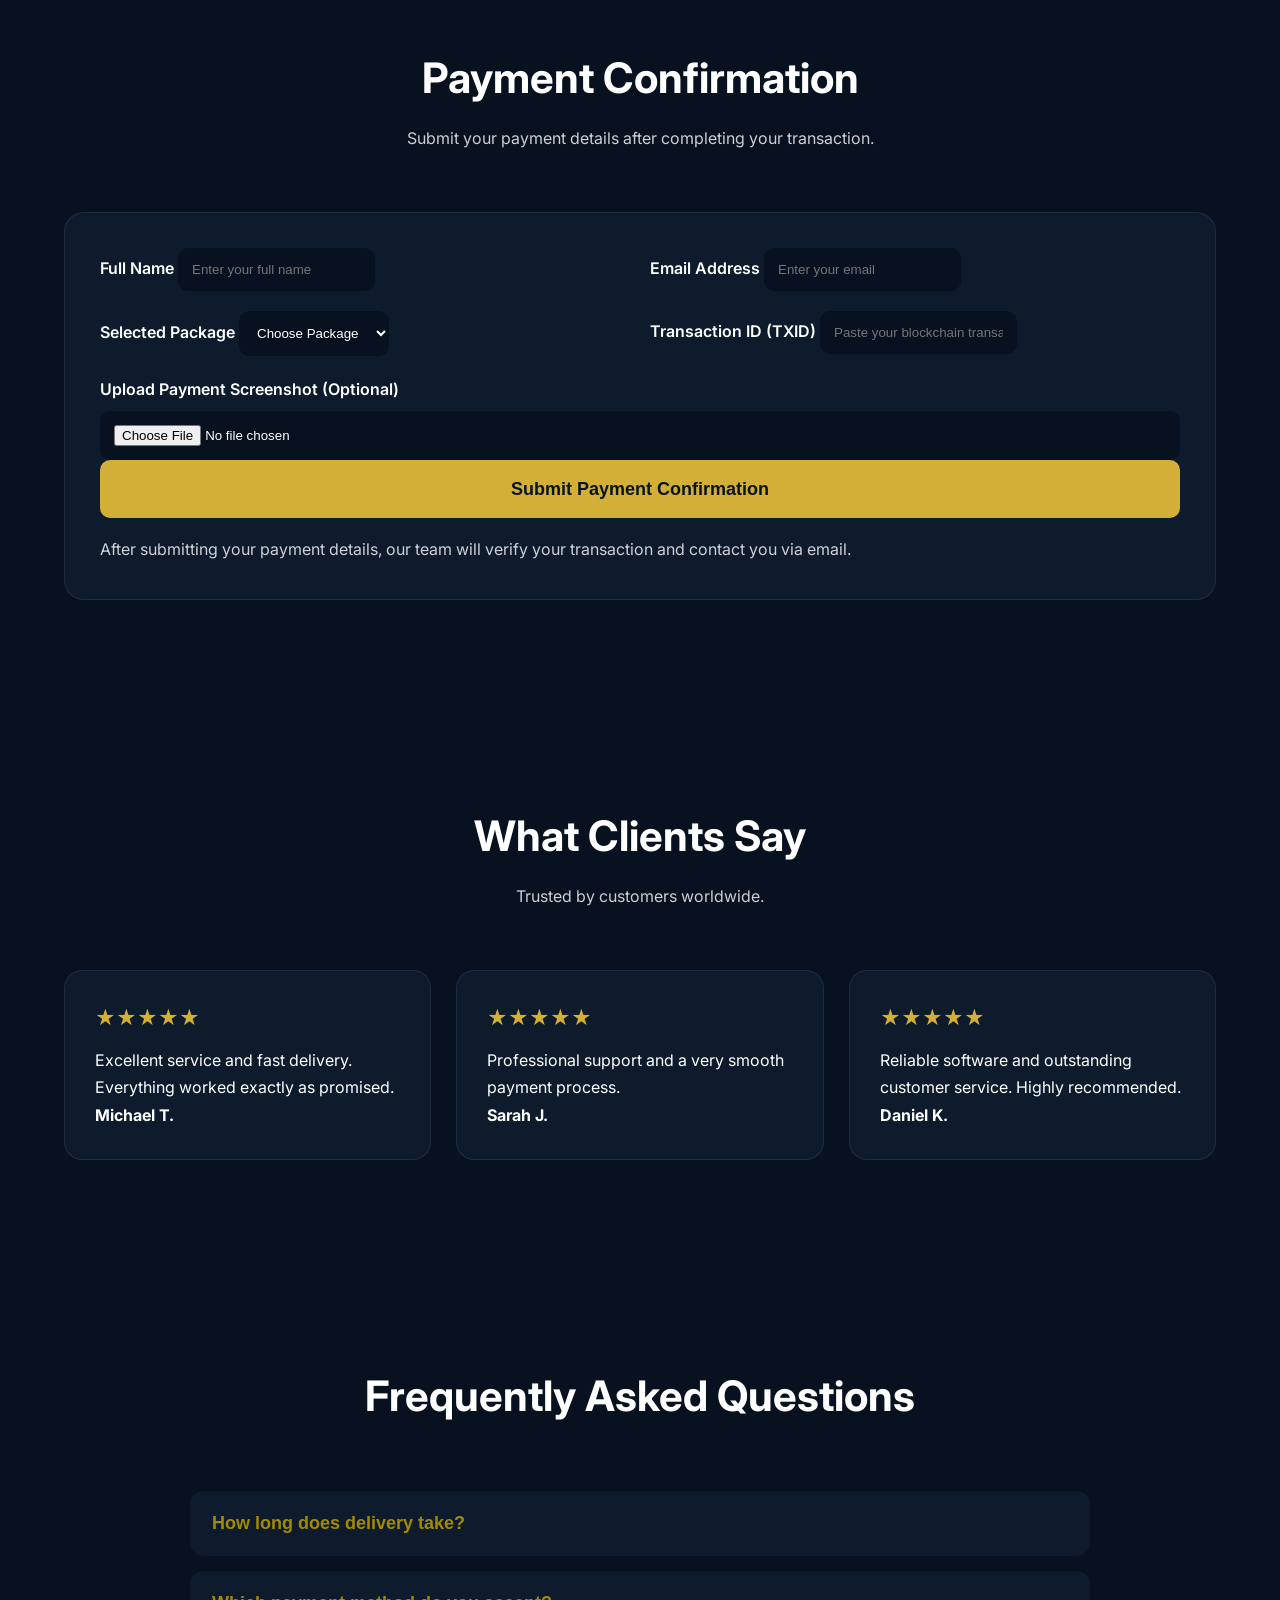
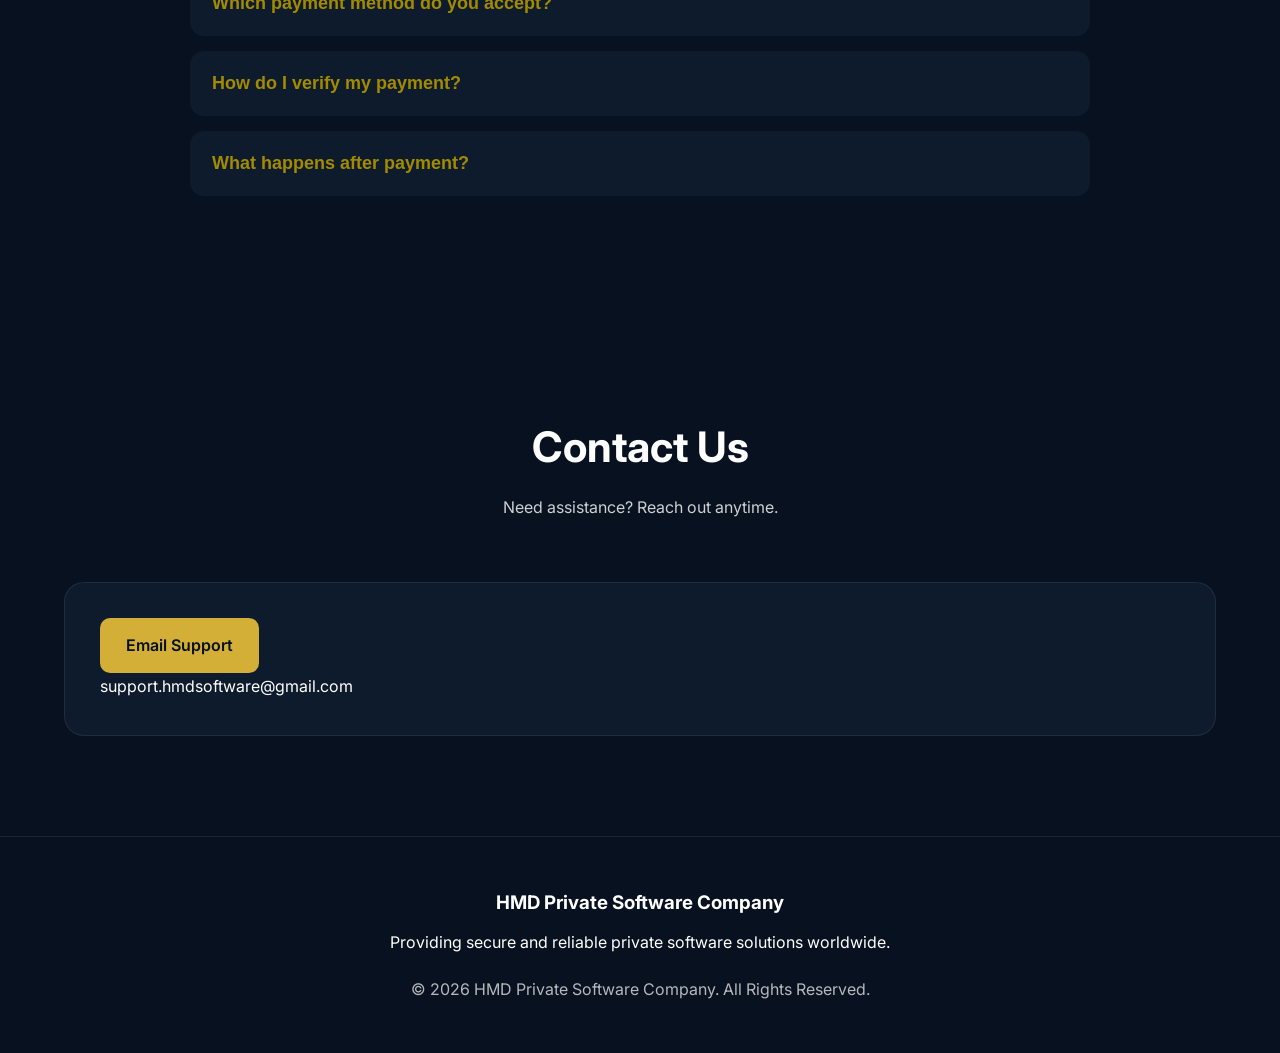
==== commit b2cc6b29: "Update index.html" ====
--- a/index.html
+++ b/index.html
@@ -266,7 +266,7 @@
 </div>
 
 </section>
-```html
+
 <!-- PAYMENT SECTION -->
 
 <section id="payment" class="payment">
@@ -460,7 +460,7 @@
     <button
     type="submit"
     id="submitBtn"
-    class="primary-btn">
+    class="btnbtn-lgbtn-darkbtn-block">
 
     <span id="buttonText">
         Submit Payment Confirmation
--- a/style.css
+++ b/style.css
@@ -445,15 +445,17 @@
 }
 
 .faq-question{
-width:100%;
-text-align:left;
-padding:20px;
-background:#0d1b2d;
-color:#fff;
-border:none;
-cursor:pointer;
-font-size:16px;
-font-weight:600;
+
+    width:100%;
+    background:#0d1b2d;
+    border:none;
+    color:#A38B00;
+    text-align:left;
+    padding:22px;
+    font-size:18px;
+    font-weight:600;
+    cursor:pointer;
+
 }
 
 .faq-answer{
@@ -560,7 +562,7 @@
     height:18px;
 
     border:3px solid rgba(255,255,255,.35);
-    border-top:3px solid #ffffff;
+    border-top:3px solid #081422;
 
     border-radius:50%;
 
@@ -628,3 +630,87 @@
     cursor:not-allowed;
 
 }
+
+/* =========================
+   FAQ ACCORDION
+========================= */
+
+.faq-answer{
+
+    max-height:0;
+    overflow:hidden;
+    transition:max-height .35s ease;
+
+}
+
+.faq-item.active .faq-answer{
+
+    max-height:400px;
+
+}
+
+/* =========================
+   TOAST NOTIFICATION
+========================= */
+
+.toast-notification{
+
+    position:fixed;
+    bottom:25px;
+    right:25px;
+
+    background:#d4af37;
+    color:#081422;
+
+    padding:14px 20px;
+
+    border-radius:8px;
+
+    font-weight:600;
+
+    box-shadow:0 10px 25px rgba(0,0,0,.25);
+
+    opacity:0;
+
+    transform:translateY(20px);
+
+    transition:.3s ease;
+
+    z-index:9999;
+
+}
+
+.toast-notification.show{
+
+    opacity:1;
+
+    transform:translateY(0);
+
+}
+
+/* =========================
+   SCROLL REVEAL
+========================= */
+
+.feature-card,
+.pricing-card,
+.testimonial-card,
+.payment-card,
+.qr-card,
+.contact-card{
+
+    opacity:0;
+
+    transform:translateY(40px);
+
+    transition:.6s ease;
+
+}
+
+.show{
+
+    opacity:1;
+
+    transform:translateY(0);
+
+}
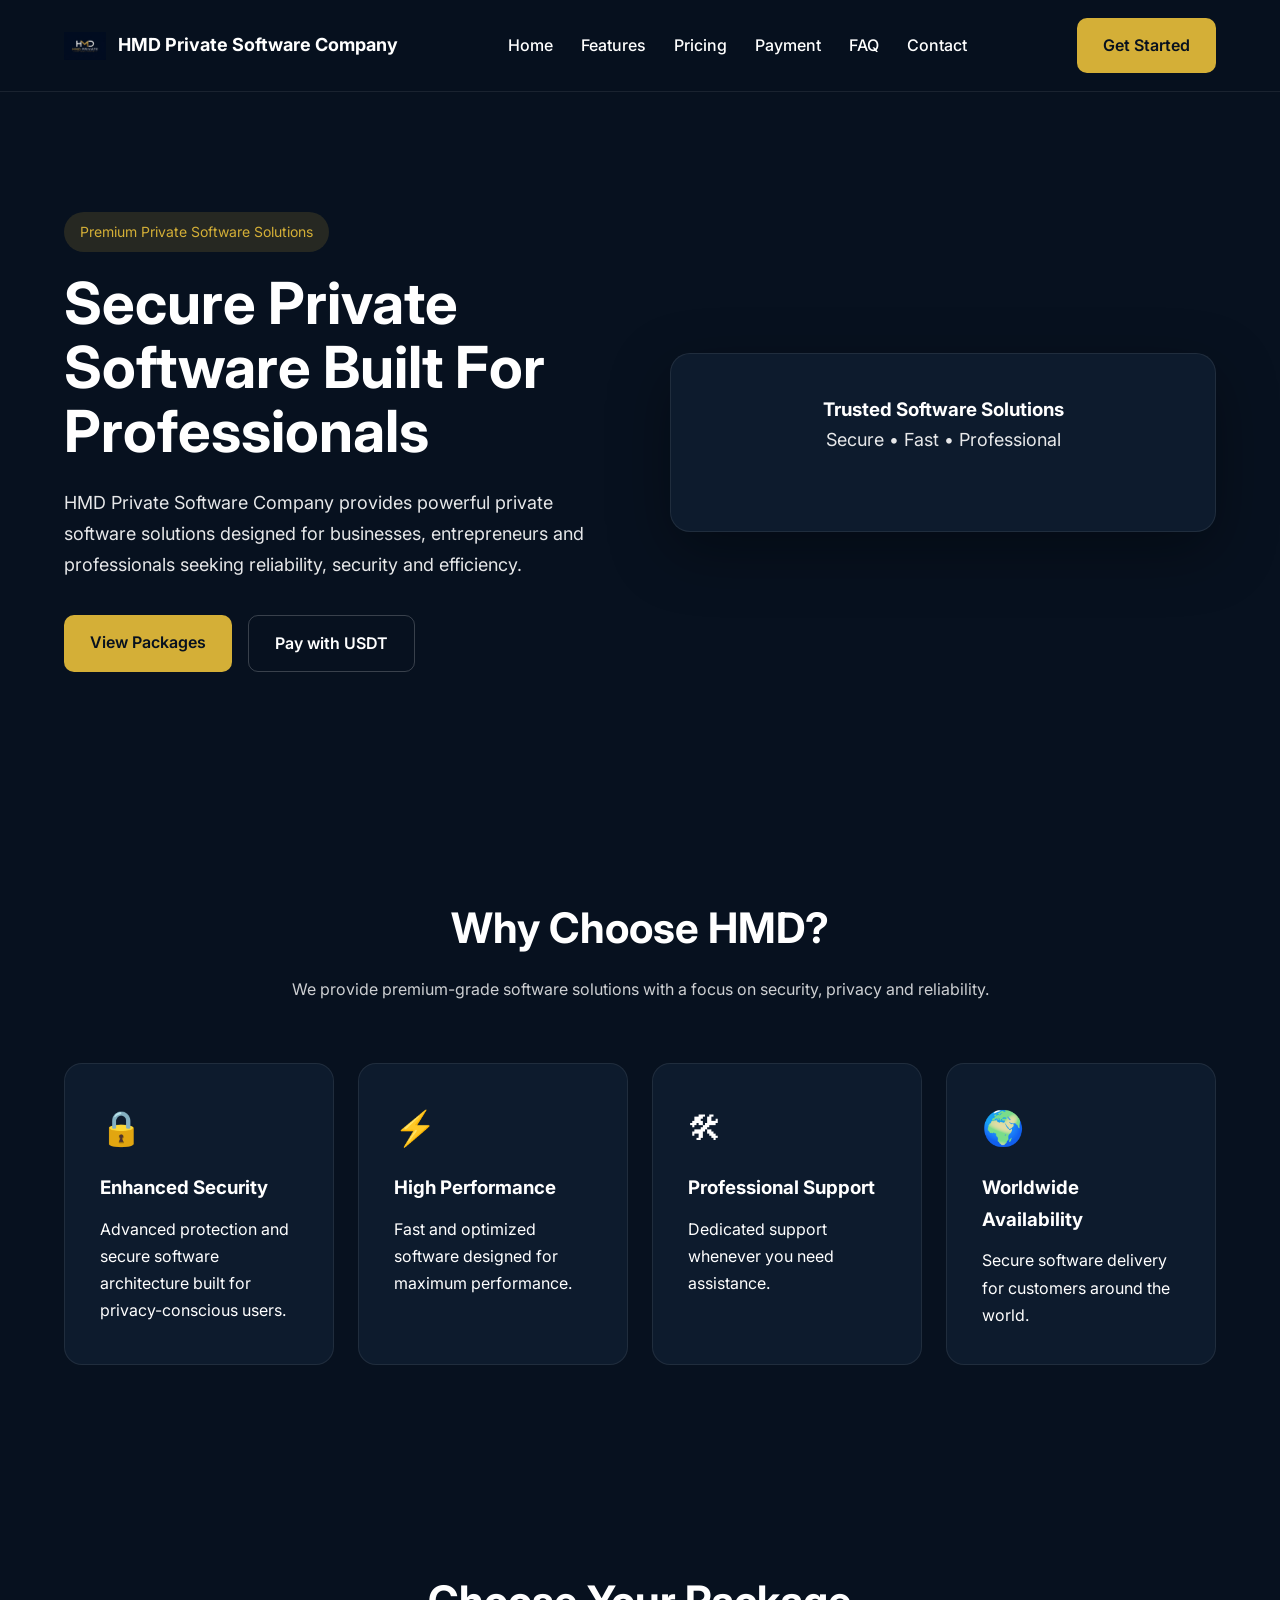
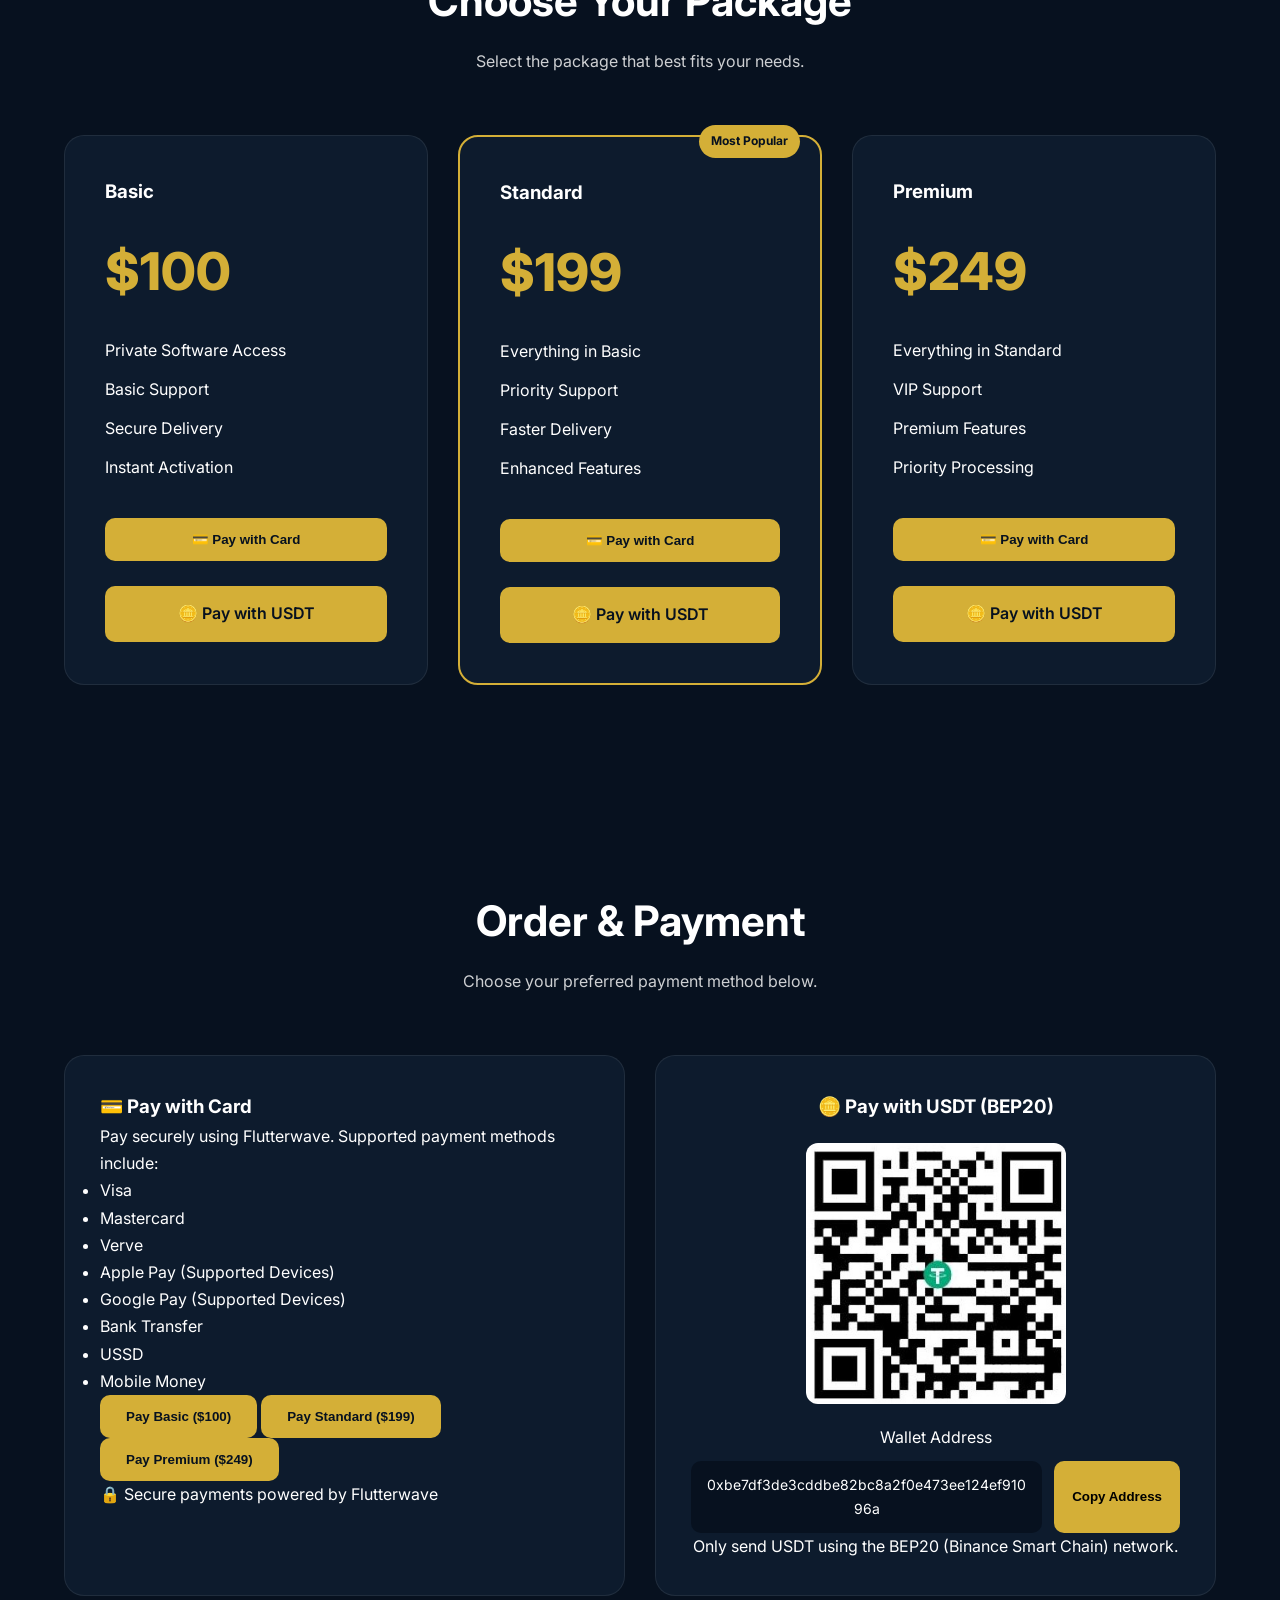
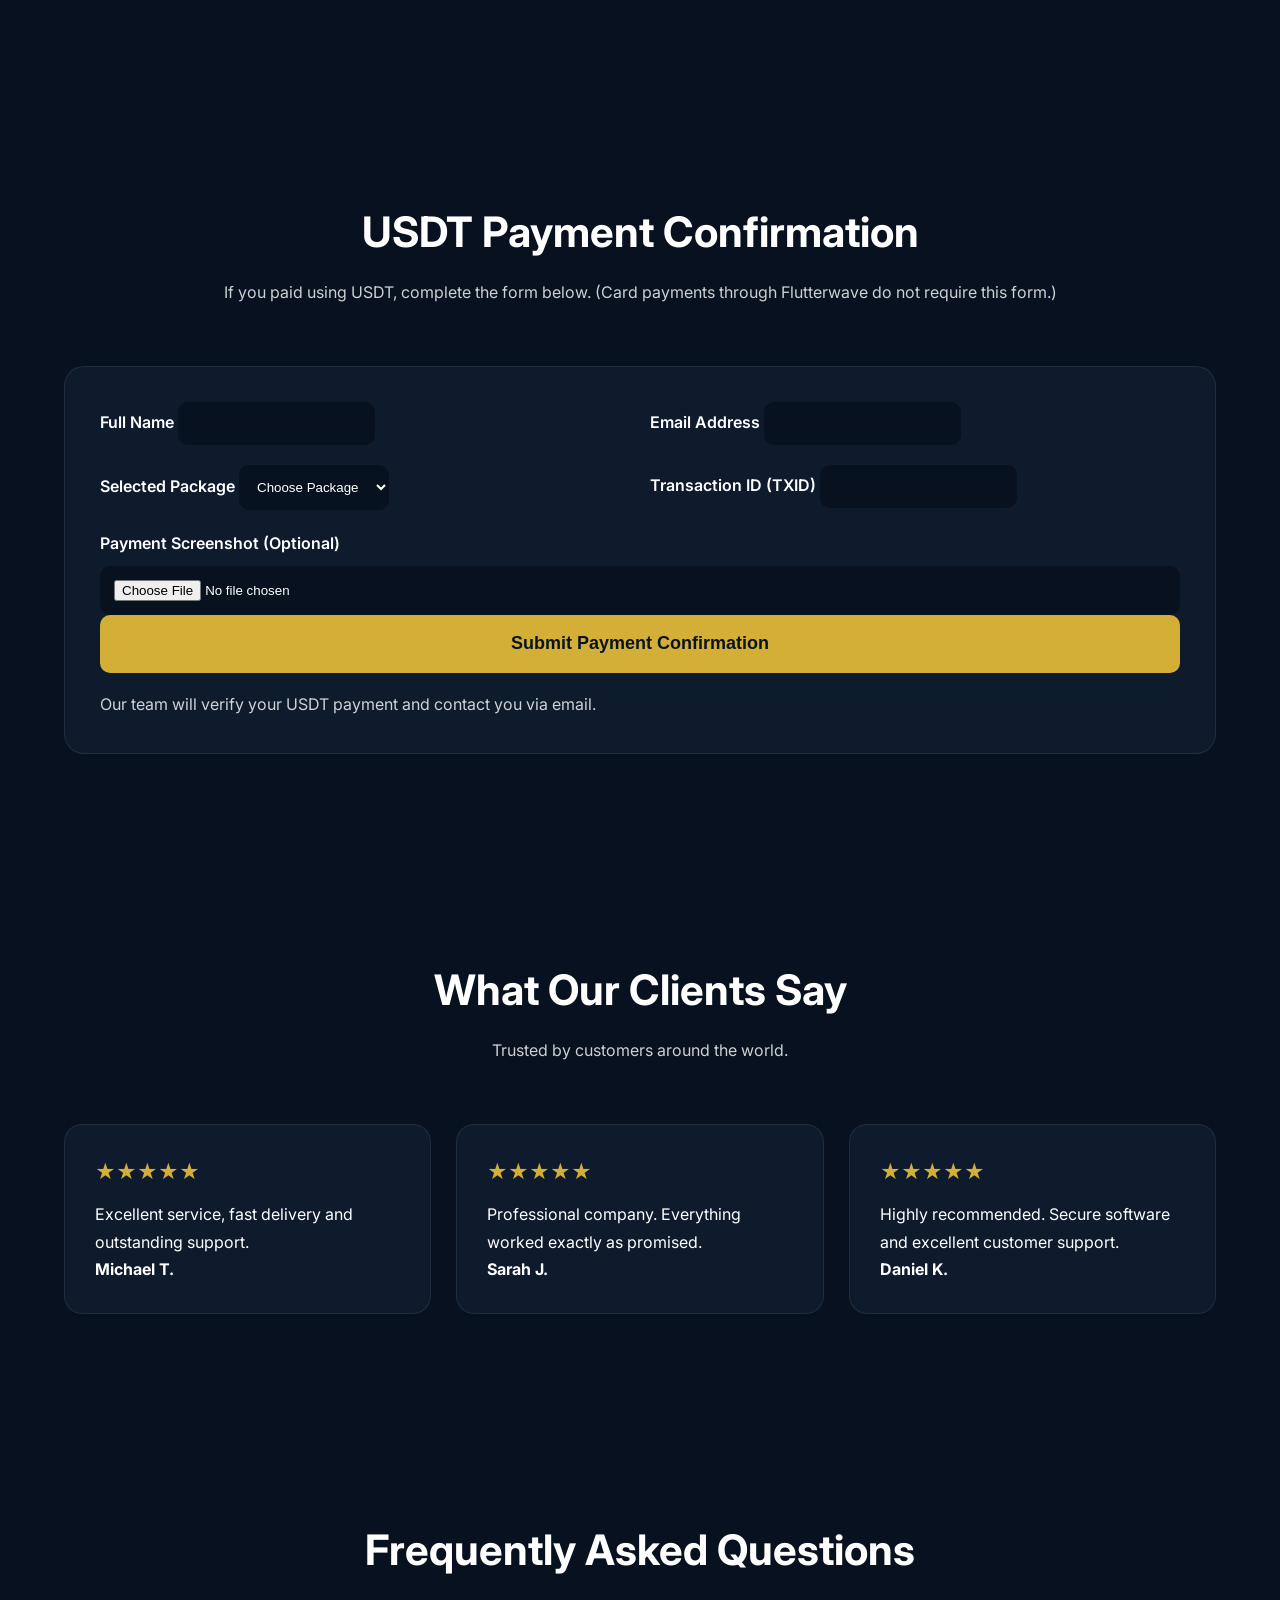
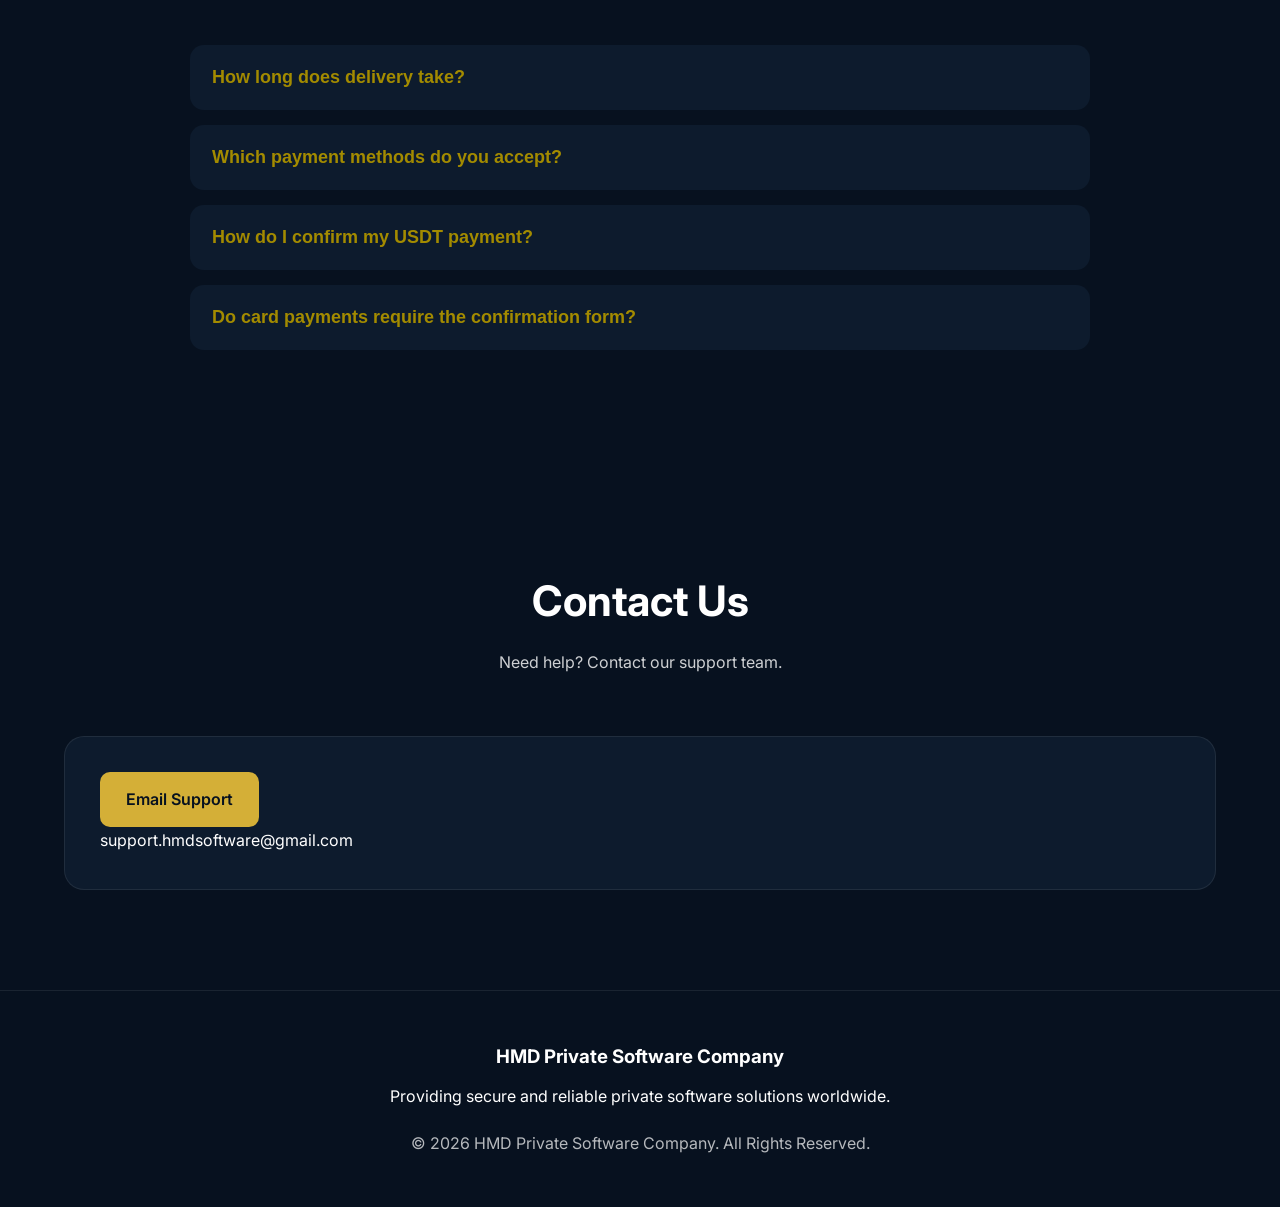
==== commit 5090786c: "Update index.html" ====
--- a/index.html
+++ b/index.html
@@ -1,9 +1,17 @@
 <!DOCTYPE html>
 <html lang="en">
+
 <head>
+
 <meta charset="UTF-8">
 <meta name="viewport" content="width=device-width, initial-scale=1.0">
+
 <title>HMD Private Software Company</title>
+
+<meta name="description"
+content="Premium private software solutions tailored for businesses and professionals.">
+
+<link rel="icon" href="favicon.png">
 
 <link rel="stylesheet" href="style.css">
 
@@ -12,21 +20,27 @@
 
 <link href="https://fonts.googleapis.com/css2?family=Inter:wght@300;400;500;600;700;800&display=swap" rel="stylesheet">
 
-<link rel="icon" href="favicon.png">
-
-<meta name="description" content="Premium private software solutions tailored for businesses and professionals.">
+<!-- Flutterwave Checkout -->
+<script src="https://checkout.flutterwave.com/v3.js"></script>
 
 </head>
 
 <body>
 
+<!-- =========================
+     NAVIGATION
+========================= -->
+
 <header class="navbar">
 
 <div class="container nav-container">
 
 <div class="logo">
+
 <img src="logo.png" alt="HMD Logo">
+
 <span>HMD Private Software Company</span>
+
 </div>
 
 <nav>
@@ -34,10 +48,15 @@
 <ul class="nav-links">
 
 <li><a href="#home">Home</a></li>
+
 <li><a href="#features">Features</a></li>
+
 <li><a href="#pricing">Pricing</a></li>
+
 <li><a href="#payment">Payment</a></li>
+
 <li><a href="#faq">FAQ</a></li>
+
 <li><a href="#contact">Contact</a></li>
 
 </ul>
@@ -45,13 +64,19 @@
 </nav>
 
 <a href="#pricing" class="btn-primary">
+
 Get Started
+
 </a>
 
 </div>
 
 </header>
 
+<!-- =========================
+     HERO
+========================= -->
+
 <section id="home" class="hero">
 
 <div class="container hero-container">
@@ -59,25 +84,35 @@
 <div class="hero-content">
 
 <span class="badge">
+
 Premium Private Software Solutions
+
 </span>
 
 <h1>
+
 Secure Private Software Built For Professionals
+
 </h1>
 
 <p>
-HMD Private Software Company provides powerful private software solutions designed for businesses, entrepreneurs, and professionals seeking reliability, security, and efficiency.
+
+HMD Private Software Company provides powerful private software solutions designed for businesses, entrepreneurs and professionals seeking reliability, security and efficiency.
+
 </p>
 
 <div class="hero-buttons">
 
 <a href="#pricing" class="btn-primary">
+
 View Packages
+
 </a>
 
 <a href="#payment" class="btn-secondary">
-Make Payment
+
+Pay with USDT
+
 </a>
 
 </div>
@@ -88,10 +123,16 @@
 
 <div class="hero-card">
 
-<h3>Trusted Software Solutions</h3>
-
-<p>
-Secure. Fast. Professional.
+<h3>
+
+Trusted Software Solutions
+
+</h3>
+
+<p>
+
+Secure • Fast • Professional
+
 </p>
 
 </div>
@@ -102,16 +143,26 @@
 
 </section>
 
+<!-- =========================
+     FEATURES
+========================= -->
+
 <section id="features" class="features">
 
 <div class="container">
 
 <div class="section-title">
 
-<h2>Why Choose HMD?</h2>
-
-<p>
-We provide premium-grade software solutions with a focus on performance, privacy, and reliability.
+<h2>
+
+Why Choose HMD?
+
+</h2>
+
+<p>
+
+We provide premium-grade software solutions with a focus on security, privacy and reliability.
+
 </p>
 
 </div>
@@ -120,48 +171,88 @@
 
 <div class="feature-card">
 
-<div class="feature-icon">🔒</div>
-
-<h3>Enhanced Security</h3>
-
-<p>
+<div class="feature-icon">
+
+🔒
+
+</div>
+
+<h3>
+
+Enhanced Security
+
+</h3>
+
+<p>
+
 Advanced protection and secure software architecture built for privacy-conscious users.
+
 </p>
 
 </div>
 
 <div class="feature-card">
 
-<div class="feature-icon">⚡</div>
-
-<h3>High Performance</h3>
-
-<p>
-Fast and optimized software designed to deliver consistent performance.
+<div class="feature-icon">
+
+⚡
+
+</div>
+
+<h3>
+
+High Performance
+
+</h3>
+
+<p>
+
+Fast and optimized software designed for maximum performance.
+
 </p>
 
 </div>
 
 <div class="feature-card">
 
-<div class="feature-icon">🛠</div>
-
-<h3>Professional Support</h3>
-
-<p>
-Dedicated assistance whenever you need help with setup or usage.
+<div class="feature-icon">
+
+🛠
+
+</div>
+
+<h3>
+
+Professional Support
+
+</h3>
+
+<p>
+
+Dedicated support whenever you need assistance.
+
 </p>
 
 </div>
 
 <div class="feature-card">
 
-<div class="feature-icon">🌎</div>
-
-<h3>Global Access</h3>
-
-<p>
-Accessible worldwide with reliable delivery and support.
+<div class="feature-icon">
+
+🌍
+
+</div>
+
+<h3>
+
+Worldwide Availability
+
+</h3>
+
+<p>
+
+Secure software delivery for customers around the world.
+
 </p>
 
 </div>
@@ -172,91 +263,188 @@
 
 </section>
 
+<!-- =========================
+     PRICING
+========================= -->
+
 <section id="pricing" class="pricing">
 
 <div class="container">
 
 <div class="section-title">
 
-<h2>Choose Your Package</h2>
-
-<p>
-Select the package that best fits your requirements.
+<h2>
+
+Choose Your Package
+
+</h2>
+
+<p>
+
+Select the package that best fits your needs.
+
 </p>
 
 </div>
 
 <div class="pricing-grid">
 
+<!-- BASIC -->
+
 <div class="pricing-card">
 
-<h3>Basic</h3>
+<h3>
+
+Basic
+
+</h3>
 
 <div class="price">
+
 $100
+
 </div>
 
 <ul>
 
 <li>Private Software Access</li>
+
 <li>Basic Support</li>
+
 <li>Secure Delivery</li>
+
 <li>Instant Activation</li>
 
 </ul>
 
-<a href="#payment" class="btn-pricing">
-Choose Basic
+<div class="pricing-buttons">
+
+<button
+type="button"
+class="btn-pricing card-payment-btn"
+data-package="Basic"
+data-price="100">
+
+💳 Pay with Card
+
+</button>
+
+<a
+href="#payment"
+class="btn-pricing usdt-btn">
+
+🪙 Pay with USDT
+
 </a>
 
 </div>
 
+</div>
+
+<!-- STANDARD -->
+
 <div class="pricing-card featured">
 
 <span class="popular">
+
 Most Popular
+
 </span>
 
-<h3>Standard</h3>
+<h3>
+
+Standard
+
+</h3>
 
 <div class="price">
+
 $199
+
 </div>
 
 <ul>
 
-<li>Everything In Basic</li>
+<li>Everything in Basic</li>
+
 <li>Priority Support</li>
+
 <li>Faster Delivery</li>
+
 <li>Enhanced Features</li>
 
 </ul>
 
-<a href="#payment" class="btn-pricing">
-Choose Standard
+<div class="pricing-buttons">
+
+<button
+type="button"
+class="btn-pricing card-payment-btn"
+data-package="Standard"
+data-price="199">
+
+💳 Pay with Card
+
+</button>
+
+<a
+href="#payment"
+class="btn-pricing usdt-btn">
+
+🪙 Pay with USDT
+
 </a>
 
 </div>
 
+</div>
+
+<!-- PREMIUM -->
+
 <div class="pricing-card">
 
-<h3>Premium</h3>
+<h3>
+
+Premium
+
+</h3>
 
 <div class="price">
+
 $249
+
 </div>
 
 <ul>
 
-<li>Everything In Standard</li>
+<li>Everything in Standard</li>
+
 <li>VIP Support</li>
+
 <li>Premium Features</li>
+
 <li>Priority Processing</li>
 
 </ul>
 
-<a href="#payment" class="btn-pricing">
-Choose Premium
+<div class="pricing-buttons">
+
+<button
+type="button"
+class="btn-pricing card-payment-btn"
+data-package="Premium"
+data-price="249">
+
+💳 Pay with Card
+
+</button>
+
+<a
+href="#payment"
+class="btn-pricing usdt-btn">
+
+🪙 Pay with USDT
+
 </a>
 
 </div>
@@ -265,9 +453,13 @@
 
 </div>
 
+</div>
+
 </section>
 
-<!-- PAYMENT SECTION -->
+<!-- =====================================
+     PAYMENT SECTION
+===================================== -->
 
 <section id="payment" class="payment">
 
@@ -278,60 +470,125 @@
 <h2>Order & Payment</h2>
 
 <p>
-Complete your payment securely using USDT on the BEP20 (Binance Smart Chain) network.
+Choose your preferred payment method below.
 </p>
 
 </div>
 
 <div class="payment-grid">
 
+<!-- CARD PAYMENT -->
+
 <div class="payment-card">
 
-<h3>Payment Instructions</h3>
-
-<div class="instruction-box">
-
-<p><strong>Currency:</strong> USDT</p>
-
-<p><strong>Network:</strong> BEP20 (Binance Smart Chain)</p>
-
-<p>
-Only send USDT through the BEP20 network.
-Sending through another network may result in permanent loss of funds.
-</p>
-
-</div>
+<h3>💳 Pay with Card</h3>
+
+<p class="payment-description">
+
+Pay securely using Flutterwave.
+
+Supported payment methods include:
+
+</p>
+
+<ul class="payment-methods">
+
+<li>Visa</li>
+<li>Mastercard</li>
+<li>Verve</li>
+<li>Apple Pay (Supported Devices)</li>
+<li>Google Pay (Supported Devices)</li>
+<li>Bank Transfer</li>
+<li>USSD</li>
+<li>Mobile Money</li>
+
+</ul>
+
+<div class="card-payment-buttons">
+
+<button
+type="button"
+class="btn-primary card-payment-btn"
+data-package="Basic"
+data-price="100">
+
+Pay Basic ($100)
+
+</button>
+
+<button
+type="button"
+class="btn-primary card-payment-btn"
+data-package="Standard"
+data-price="199">
+
+Pay Standard ($199)
+
+</button>
+
+<button
+type="button"
+class="btn-primary card-payment-btn"
+data-package="Premium"
+data-price="249">
+
+Pay Premium ($249)
+
+</button>
+
+</div>
+
+<p class="secure-payment">
+
+🔒 Secure payments powered by Flutterwave
+
+</p>
+
+</div>
+
+<!-- USDT PAYMENT -->
+
+<div class="qr-card">
+
+<h3>🪙 Pay with USDT (BEP20)</h3>
+
+<img
+src="qr-code.png"
+alt="USDT QR Code"
+class="qr-image">
 
 <div class="wallet-box">
 
-<label>Wallet Address</label>
+<label>
+
+Wallet Address
+
+</label>
 
 <div class="wallet-address">
 
 <span id="walletAddress">
+
 0xbe7df3de3cddbe82bc8a2f0e473ee124ef91096a
+
 </span>
 
-<button id="copyWalletBtn">
+<button
+id="copyWalletBtn"
+type="button">
+
 Copy Address
-</button>
-
-</div>
-
-</div>
-
-</div>
-
-<div class="qr-card">
-
-<h3>Scan QR Code To Pay</h3>
-
-<img src="qr-code.png"
-alt="USDT BEP20 QR Code"
-class="qr-image">
+
+</button>
+
+</div>
+
+</div>
 
 <p class="scan-text">
-Scan using Binance, Trust Wallet, Bitget, OKX, or any compatible crypto wallet.
+
+Only send USDT using the BEP20 (Binance Smart Chain) network.
+
 </p>
 
 </div>
@@ -342,7 +599,9 @@
 
 </section>
 
-<!-- PAYMENT CONFIRMATION -->
+<!-- =====================================
+     PAYMENT CONFIRMATION
+===================================== -->
 
 <section class="confirmation-section">
 
@@ -350,132 +609,185 @@
 
 <div class="section-title">
 
-<h2>Payment Confirmation</h2>
-
-<p>
-Submit your payment details after completing your transaction.
+<h2>
+
+USDT Payment Confirmation
+
+</h2>
+
+<p>
+
+If you paid using USDT, complete the form below.
+
+(Card payments through Flutterwave do not require this form.)
+
 </p>
 
 </div>
 
 <div class="confirmation-form-card">
 
-<form id="paymentForm"
-      action="https://formsubmit.co/support.hmdsoftware@gmail.com"
-      method="POST"
-      enctype="multipart/form-data">
-
-    <!-- FormSubmit Settings -->
-    <input type="hidden" name="_subject" value="New HMD Payment Confirmation">
-    <input type="hidden" name="_template" value="table">
-    <input type="hidden" name="_captcha" value="true">
-    <input type="hidden" name="_next" value="https://legitimate01.github.io/hmd-private-software/thankyou.html">
-
-    <!-- Honeypot Spam Protection -->
-    <input type="text" name="_honey" style="display:none">
-
-    <div class="form-group">
-        <div class="form-row">
-
-            <div class="col">
-                <label>Full Name</label>
-                <input
-                    type="text"
-                    name="Full Name"
-                    class="form-control"
-                    placeholder="Enter your full name"
-                    required>
-            </div>
-
-            <div class="col">
-                <label>Email Address</label>
-                <input
-                    type="email"
-                    name="Email Address"
-                    class="form-control"
-                    placeholder="Enter your email"
-                    required>
-            </div>
-
-        </div>
-    </div>
-
-    <div class="form-group">
-        <div class="form-row">
-
-            <div class="col">
-                <label>Selected Package</label>
-
-                <select
-                    name="Selected Package"
-                    class="form-control"
-                    required>
-
-                    <option value="">Choose Package</option>
-
-                    <option value="Basic ($100)">
-                        Basic ($100)
-                    </option>
-
-                    <option value="Standard ($199)">
-                        Standard ($199)
-                    </option>
-
-                    <option value="Premium ($249)">
-                        Premium ($249)
-                    </option>
-
-                </select>
-
-            </div>
-
-            <div class="col">
-
-                <label>Transaction ID (TXID)</label>
-
-                <input
-                    type="text"
-                    name="Transaction ID"
-                    class="form-control"
-                    placeholder="Paste your blockchain transaction ID"
-                    required>
-
-            </div>
-
-        </div>
-    </div>
-
-    <div class="form-group">
-
-        <label>Upload Payment Screenshot (Optional)</label>
-
-        <input
-            type="file"
-            name="Payment Screenshot"
-            class="form-control"
-            accept=".jpg,.jpeg,.png,.pdf">
-
-    </div>
-
-    <button
-    type="submit"
-    id="submitBtn"
-    class="btnbtn-lgbtn-darkbtn-block">
-
-    <span id="buttonText">
-        Submit Payment Confirmation
-    </span>
-
-    <span id="loadingSpinner" class="spinner" style="display:none;"></span>
+<form
+id="paymentForm"
+action="https://formsubmit.co/support.hmdsoftware@gmail.com"
+method="POST"
+enctype="multipart/form-data">
+
+<input
+type="hidden"
+name="_subject"
+value="New USDT Payment Confirmation">
+
+<input
+type="hidden"
+name="_template"
+value="table">
+
+<input
+type="hidden"
+name="_captcha"
+value="true">
+
+<input
+type="hidden"
+name="_next"
+value="https://legitimate01.github.io/hmd-private-software/thankyou.html">
+
+<input
+type="text"
+name="_honey"
+style="display:none">
+
+<div class="form-group">
+
+<div class="form-row">
+
+<div class="col">
+
+<label>
+
+Full Name
+
+</label>
+
+<input
+type="text"
+name="Full Name"
+class="form-control"
+required>
+
+</div>
+
+<div class="col">
+
+<label>
+
+Email Address
+
+</label>
+
+<input
+type="email"
+name="Email Address"
+class="form-control"
+required>
+
+</div>
+
+</div>
+
+</div>
+
+<div class="form-group">
+
+<div class="form-row">
+
+<div class="col">
+
+<label>
+
+Selected Package
+
+</label>
+
+<select
+name="Selected Package"
+class="form-control"
+required>
+
+<option value="">Choose Package</option>
+
+<option>Basic ($100)</option>
+
+<option>Standard ($199)</option>
+
+<option>Premium ($249)</option>
+
+</select>
+
+</div>
+
+<div class="col">
+
+<label>
+
+Transaction ID (TXID)
+
+</label>
+
+<input
+type="text"
+name="Transaction ID"
+class="form-control"
+required>
+
+</div>
+
+</div>
+
+</div>
+
+<div class="form-group">
+
+<label>
+
+Payment Screenshot (Optional)
+
+</label>
+
+<input
+type="file"
+name="Payment Screenshot"
+class="form-control"
+accept=".jpg,.jpeg,.png,.pdf">
+
+</div>
+
+<button
+type="submit"
+id="submitBtn"
+class="btn-primary submit-payment-btn">
+
+<span id="buttonText">
+
+Submit Payment Confirmation
+
+</span>
+
+<span
+id="loadingSpinner"
+class="spinner"
+style="display:none">
+
+</span>
 
 </button>
 
 </form>
+
 <p class="verification-note">
 
-After submitting your payment details,
-our team will verify your transaction and
-contact you via email.
+Our team will verify your USDT payment and contact you via email.
 
 </p>
 
@@ -485,7 +797,9 @@
 
 </section>
 
-<!-- TESTIMONIALS -->
+<!-- =====================================
+     TESTIMONIALS
+===================================== -->
 
 <section class="testimonials">
 
@@ -493,10 +807,16 @@
 
 <div class="section-title">
 
-<h2>What Clients Say</h2>
-
-<p>
-Trusted by customers worldwide.
+<h2>
+
+What Our Clients Say
+
+</h2>
+
+<p>
+
+Trusted by customers around the world.
+
 </p>
 
 </div>
@@ -506,16 +826,21 @@
 <div class="testimonial-card">
 
 <div class="stars">
+
 ★★★★★
-</div>
-
-<p>
-Excellent service and fast delivery.
-Everything worked exactly as promised.
+
+</div>
+
+<p>
+
+Excellent service, fast delivery and outstanding support.
+
 </p>
 
 <h4>
+
 Michael T.
+
 </h4>
 
 </div>
@@ -523,16 +848,21 @@
 <div class="testimonial-card">
 
 <div class="stars">
+
 ★★★★★
-</div>
-
-<p>
-Professional support and a very smooth
-payment process.
+
+</div>
+
+<p>
+
+Professional company. Everything worked exactly as promised.
+
 </p>
 
 <h4>
+
 Sarah J.
+
 </h4>
 
 </div>
@@ -540,16 +870,21 @@
 <div class="testimonial-card">
 
 <div class="stars">
+
 ★★★★★
-</div>
-
-<p>
-Reliable software and outstanding customer service.
-Highly recommended.
+
+</div>
+
+<p>
+
+Highly recommended. Secure software and excellent customer support.
+
 </p>
 
 <h4>
+
 Daniel K.
+
 </h4>
 
 </div>
@@ -560,7 +895,9 @@
 
 </section>
 
-<!-- FAQ -->
+<!-- =====================================
+     FAQ
+===================================== -->
 
 <section id="faq" class="faq">
 
@@ -568,7 +905,11 @@
 
 <div class="section-title">
 
-<h2>Frequently Asked Questions</h2>
+<h2>
+
+Frequently Asked Questions
+
+</h2>
 
 </div>
 
@@ -585,7 +926,9 @@
 <div class="faq-answer">
 
 <p>
-Most orders are processed within 24 hours after payment verification.
+
+Usually within 24 hours after payment verification.
+
 </p>
 
 </div>
@@ -596,14 +939,16 @@
 
 <button class="faq-question">
 
-Which payment method do you accept?
+Which payment methods do you accept?
 
 </button>
 
 <div class="faq-answer">
 
 <p>
-We currently accept USDT via the BEP20 network.
+
+Flutterwave (Card, Bank Transfer, USSD, Mobile Money) and USDT (BEP20).
+
 </p>
 
 </div>
@@ -614,14 +959,16 @@
 
 <button class="faq-question">
 
-How do I verify my payment?
+How do I confirm my USDT payment?
 
 </button>
 
 <div class="faq-answer">
 
 <p>
-Submit your TXID using the payment confirmation form.
+
+Complete the USDT Payment Confirmation form above.
+
 </p>
 
 </div>
@@ -632,14 +979,16 @@
 
 <button class="faq-question">
 
-What happens after payment?
+Do card payments require the confirmation form?
 
 </button>
 
 <div class="faq-answer">
 
 <p>
-Our team verifies the transaction and contacts you via email.
+
+No. Card payments are automatically processed through Flutterwave.
+
 </p>
 
 </div>
@@ -652,7 +1001,9 @@
 
 </section>
 
-<!-- CONTACT -->
+<!-- =====================================
+     CONTACT
+===================================== -->
 
 <section id="contact" class="contact">
 
@@ -660,17 +1011,24 @@
 
 <div class="section-title">
 
-<h2>Contact Us</h2>
-
-<p>
-Need assistance? Reach out anytime.
+<h2>
+
+Contact Us
+
+</h2>
+
+<p>
+
+Need help? Contact our support team.
+
 </p>
 
 </div>
 
 <div class="contact-card">
 
-<a href="mailto:support.hmdsoftware@gmail.com"
+<a
+href="mailto:support.hmdsoftware@gmail.com"
 class="contact-button">
 
 Email Support
@@ -689,7 +1047,9 @@
 
 </section>
 
-<!-- FOOTER -->
+<!-- =====================================
+     FOOTER
+===================================== -->
 
 <footer class="footer">
 
@@ -698,17 +1058,20 @@
 <div class="footer-content">
 
 <h3>
+
 HMD Private Software Company
+
 </h3>
 
 <p>
+
 Providing secure and reliable private software solutions worldwide.
+
 </p>
 
 <p class="copyright">
 
-© 2026 HMD Private Software Company.
-All Rights Reserved.
+© 2026 HMD Private Software Company. All Rights Reserved.
 
 </p>
 
@@ -721,4 +1084,5 @@
 <script src="script.js"></script>
 
 </body>
+
 </html>
